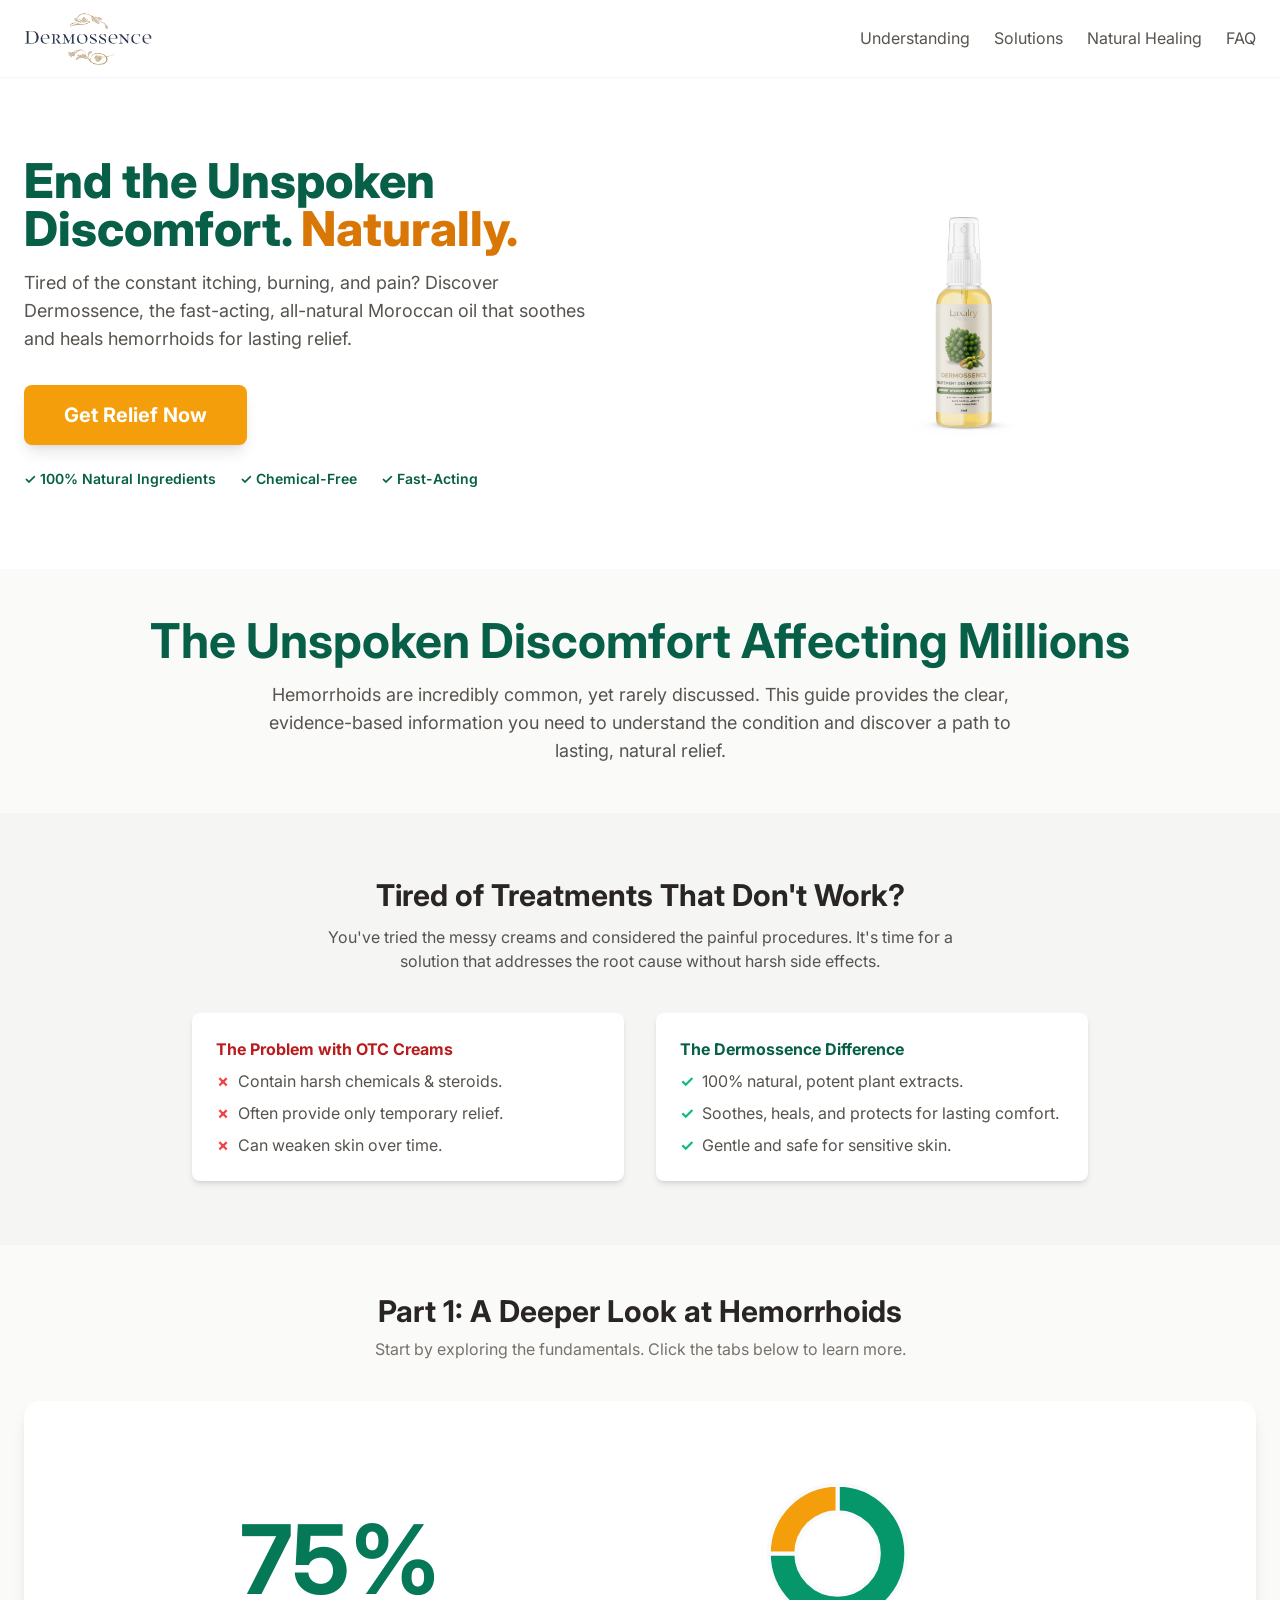
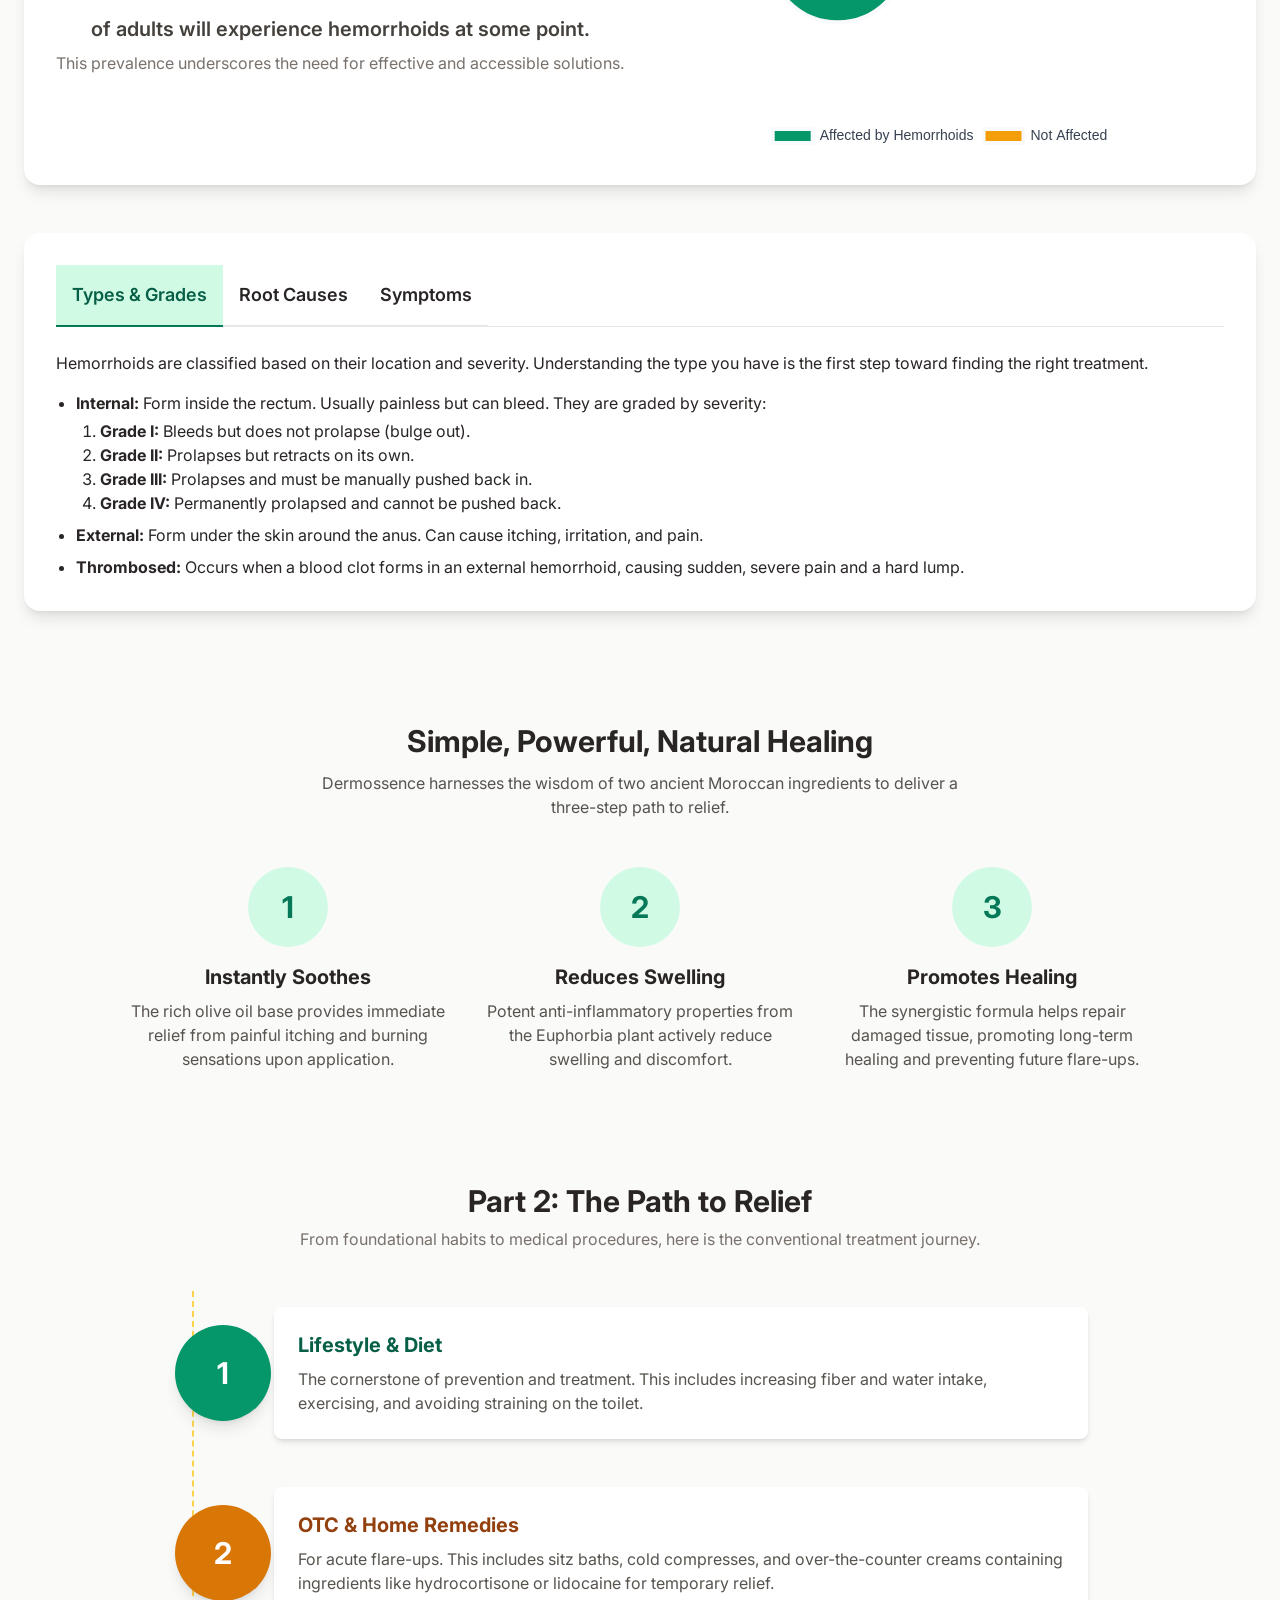
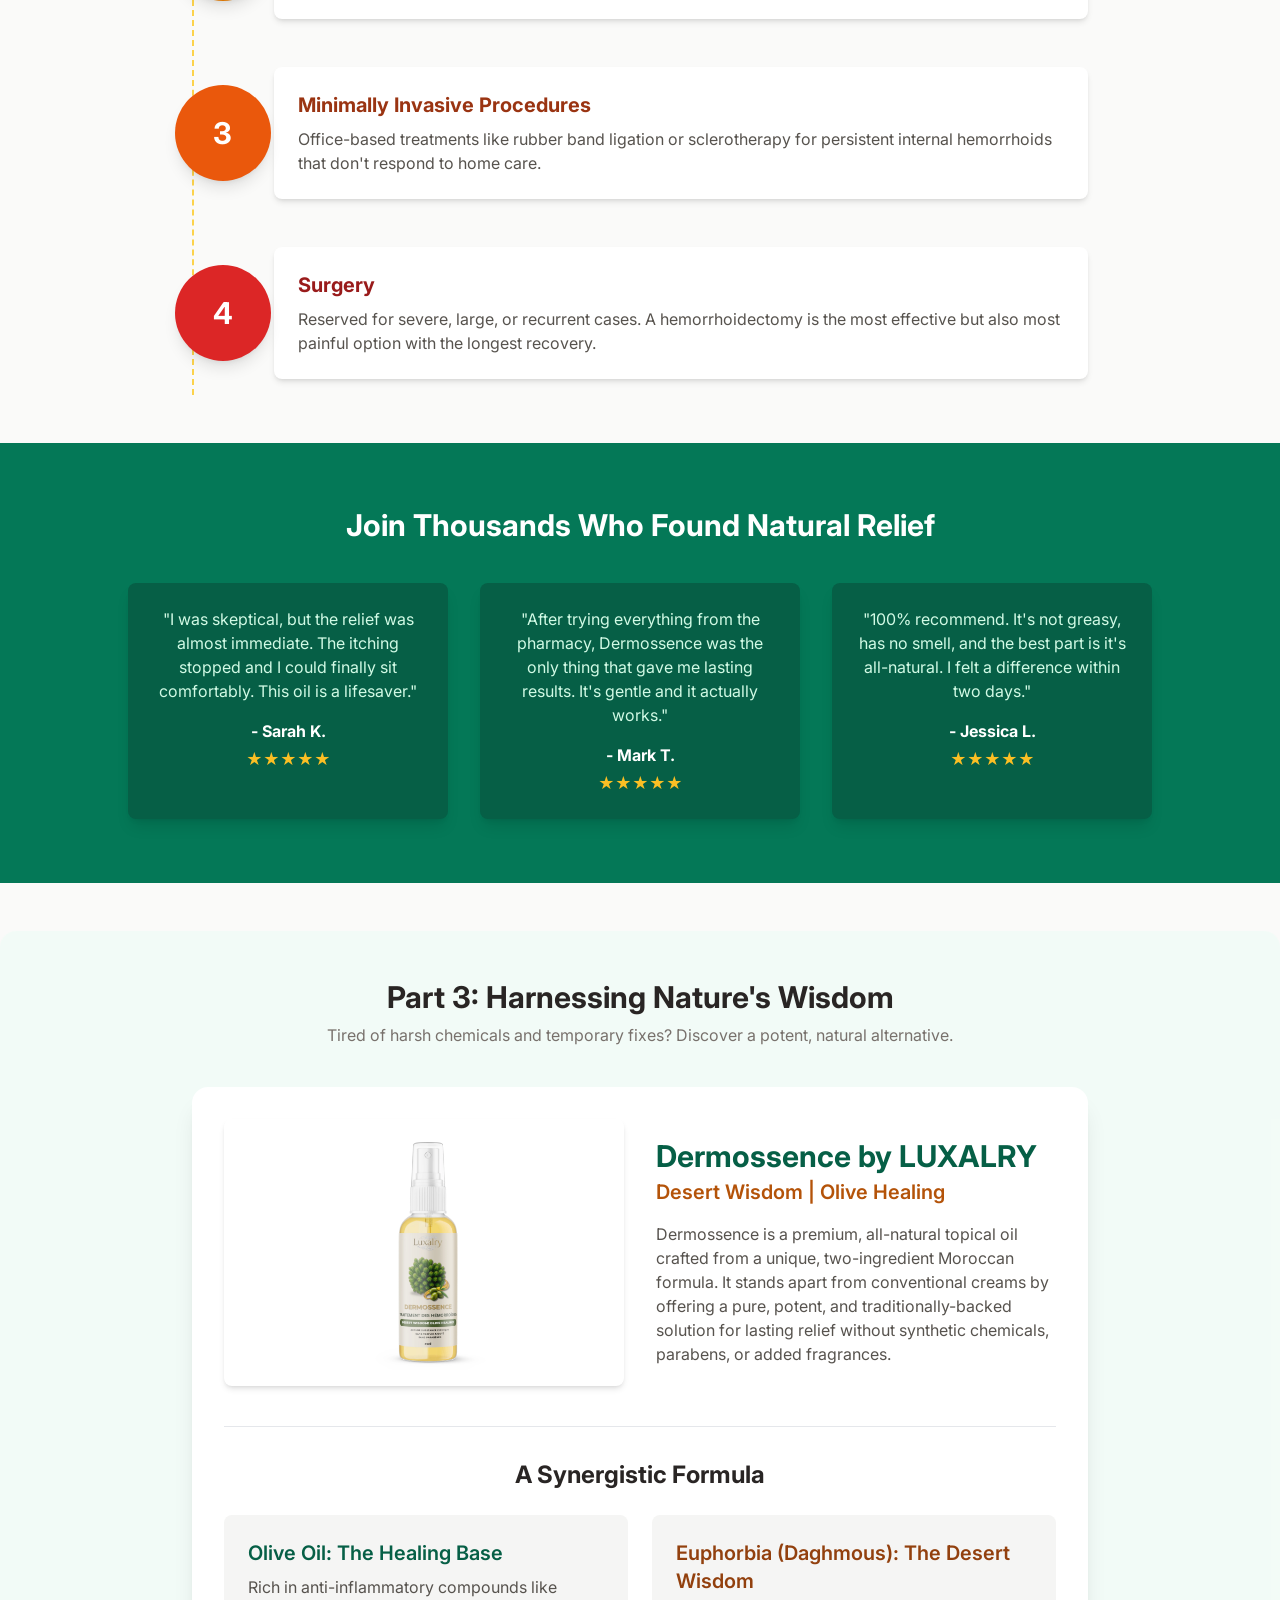
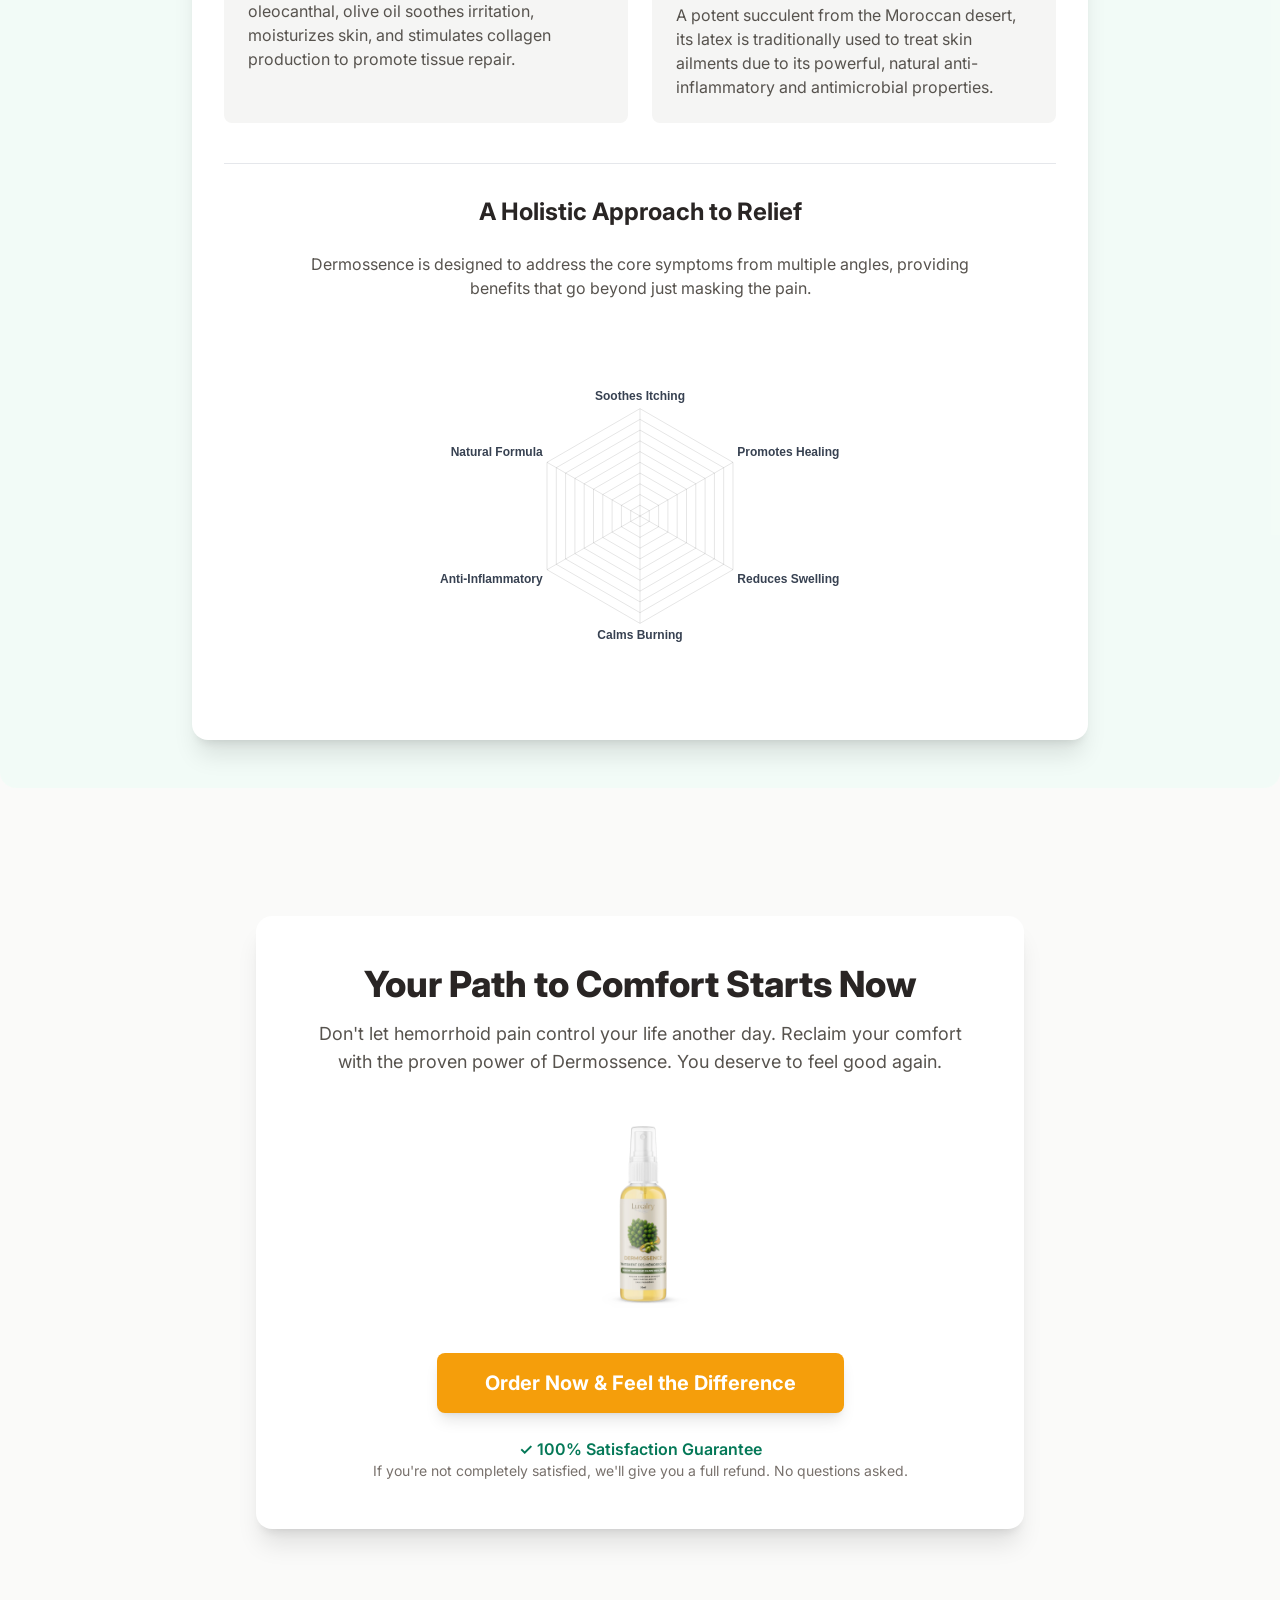
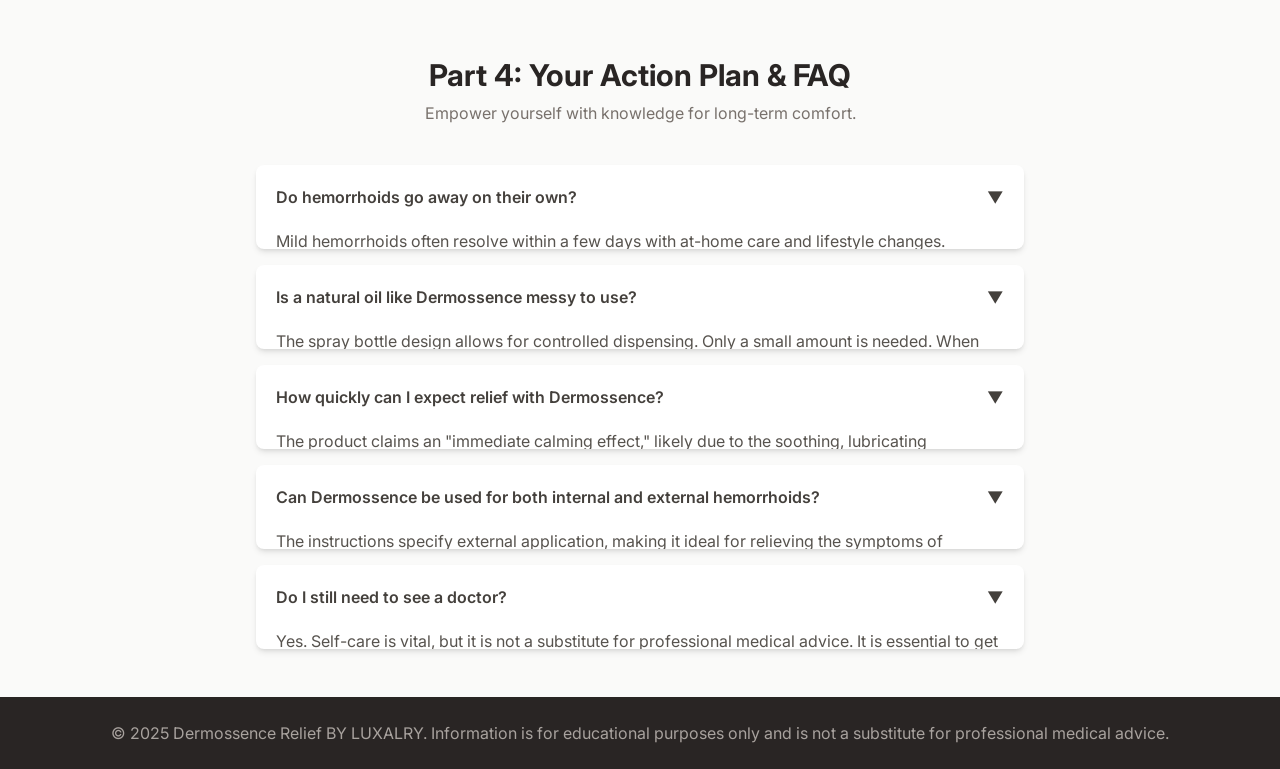
==== index.html @ 443497bd "Update index.html" ====
<!DOCTYPE html>
<html lang="en">
<head>
    <meta charset="UTF-8">
    <meta name="viewport" content="width=device-width, initial-scale=1.0">
    <meta name="description" content="Find lasting hemorrhoid relief with our complete guide. Understand symptoms, causes, and discover Dermossence, a potent, all-natural Moroccan oil for fast, soothing care.">
    <meta name="keywords" content="hemorrhoid relief, hemorrhoid treatment, natural hemorrhoid treatment, Dermossence, how to get rid of hemorrhoids, piles treatment, external hemorrhoids, internal hemorrhoids, hemorrhoid pain relief, anal itching, soothing oil for hemorrhoids, Moroccan oil, Euphorbia, Daghmous, LUXALRY, chemical-free hemorrhoid cream, hemorrhoid symptoms, stop hemorrhoid bleeding, fast hemorrhoid relief, best treatment for piles">
    <!-- Favicon Placeholder -->
    <meta name="robots" content="index">
    <meta content="index" name="robots">
    <meta content="index" name="Googlebot">
    <link rel="icon" type="image/png" href="images/Dermossence-favicon.webp">  
    <title>An Interactive Guide to Understanding & Managing Hemorrhoids</title>
    

    <!-- Local Stylesheet -->
    <link rel="stylesheet" href="style.css">

    <!-- Local JavaScript Libraries -->
    <script src="js/tailwind.js"></script>
    <script src="js/chart.js"></script>

    <link rel="preconnect" href="https://fonts.googleapis.com">
    <link rel="preconnect" href="https://fonts.gstatic.com" crossorigin>
    <link href="https://fonts.googleapis.com/css2?family=Inter:wght@400;600;700&display=swap" rel="stylesheet">
    <!-- Chosen Palette: Warm Neutrals with Olive & Terracotta Accents -->
    <!-- Application Structure Plan: The SPA is designed as a narrative journey. It starts with a broad understanding of the problem (prevalence, types, causes) using interactive tabs to reduce cognitive load. It then visually presents the 'treatment ladder' as a clear, step-by-step process. This naturally pivots to introducing a 'natural alternative,' leading into a detailed, interactive spotlight on Dermossence, exploring its unique ingredients and benefits. The structure concludes with practical tools (FAQ accordion) and a clear call to action. This user-centric flow is more engaging than the linear report structure, designed to educate and guide the user toward a solution. -->
    <!-- Visualization & Content Choices: 1. Prevalence (75%): Goal=Inform, Method=Large stat + Chart.js Donut Chart, Interaction=None, Justification=High visual impact for a key statistic. 2. Hemorrhoid Types: Goal=Organize, Method=HTML/JS Tabs, Interaction=Click to reveal content, Justification=Breaks down complex info into digestible, user-controlled chunks. 3. Treatment Ladder: Goal=Organize, Method=HTML/Tailwind vertical diagram, Interaction=None, Justification=Visually represents the escalation of treatments more effectively than a table. 4. Dermossence Benefits: Goal=Compare, Method=Chart.js Radar Chart, Interaction=Hover for tooltips, Justification=Effectively shows multiple, balanced benefits of a single product. 5. FAQ: Goal=Organize, Method=HTML/JS Accordion, Interaction=Click to expand/collapse, Justification=Provides detailed answers without cluttering the UI. All diagrams are HTML/CSS based. -->
    <!-- CONFIRMATION: NO SVG graphics used. NO Mermaid JS used. -->
    <script type="application/ld+json">
{
  "@context": "https://schema.org",
  "@graph": [
    {
      "@type": "MedicalWebPage",
      "name": "Dermossence by LUXALRY - Natural Moroccan Soothing Oil for Hemorrhoids - An Interactive Guide to Understanding & Managing Hemorrhoids",
      "image": "https://dermossence-relief.luxalry.com/images/Find-lasting-hemorrhoid-relief-with-our-complete-guide-Understand-symptoms-causes-and-discover-Dermossence-%20potent-all-natural-Moroccan-oil-for-fast-soothing-care-Dermossence-by-luxalry-how-to-get.webp",
      "description": "Find lasting hemorrhoid relief with our complete guide. Understand symptoms, causes, and discover Dermossence, a potent, all-natural Moroccan oil for fast, soothing care. Dermossence is a premium, all-natural topical oil crafted from a unique, two-ingredient Moroccan formula of Olive Oil and Euphorbia (Daghmous). It offers a pure, potent, and traditionally-backed solution for lasting hemorrhoid relief without synthetic chemicals.",
      "keywords": "hemorrhoid relief, hemorrhoid treatment, natural hemorrhoid treatment, Dermossence, how to get rid of hemorrhoids, piles treatment, external hemorrhoids, internal hemorrhoids, hemorrhoid pain relief, anal itching, soothing oil for hemorrhoids, Moroccan oil, Euphorbia, Daghmous, LUXALRY, chemical-free hemorrhoid cream, hemorrhoid symptoms, stop hemorrhoid bleeding, fast hemorrhoid relief, best treatment for piles",
      "url": "https://dermossence-relief.luxalry.com",
      "mainEntity": {
        "@type": "MedicalCondition",
        "name": "Hemorrhoids",
        "alternateName": "Piles",
        "description": "A common condition where veins in the lower rectum and anus become swollen and inflamed, leading to symptoms like pain, itching, and bleeding.",
        "cause": [
          { "@type": "Thing", "name": "Straining during bowel movements" },
          { "@type": "Thing", "name": "Chronic constipation or diarrhea" },
          { "@type": "Thing", "name": "Prolonged sitting on the toilet" },
          { "@type": "Thing", "name": "Low-fiber diet" },
          { "@type": "Thing", "name": "Pregnancy" }
        ],
        "symptom": [
          { "@type": "MedicalSymptom", "name": "Rectal bleeding" },
          { "@type": "MedicalSymptom", "name": "Anal itching and irritation" },
          { "@type": "MedicalSymptom", "name": "Pain and discomfort" },
          { "@type": "MedicalSymptom", "name": "Swelling or lump around the anus" }
        ],
        "possibleTreatment": {
          "@type": "Product",
          "name": "Dermossence by LUXALRY - Natural Moroccan Soothing Oil for Hemorrhoids",
          "image": "https://dermossence-relief.luxalry.com/images/Find-lasting-hemorrhoid-relief-with-our-complete-guide-Understand-symptoms-causes-and-discover-Dermossence-%20potent-all-natural-Moroccan-oil-for-fast-soothing-care-Dermossence-by-luxalry-how-to-get.webp",
          "description": "Dermossence is a premium, all-natural topical oil crafted from a unique, two-ingredient Moroccan formula of Olive Oil and Euphorbia (Daghmous). It offers a pure, potent, and traditionally-backed solution for lasting hemorrhoid relief without synthetic chemicals.",
          "sku": "LUX-DERM-50",
          "brand": {
            "@type": "Brand",
            "name": "LUXALRY"
          },
          "aggregateRating": {
            "@type": "AggregateRating",
            "ratingValue": "4.8",
            "reviewCount": "135"
          },
          "review": [
            {
              "@type": "Review",
              "reviewRating": {
                "@type": "Rating",
                "ratingValue": "5"
              },
              "author": {
                "@type": "Person",
                "name": "Amina"
              },
              "reviewBody": "I was skeptical, but this really works. Instant soothing effect and no side effects. 10/10."
            },
            {
              "@type": "Review",
              "reviewRating": {
                "@type": "Rating",
                "ratingValue": "4"
              },
              "author": {
                "@type": "Person",
                "name": "Khalid"
              },
              "reviewBody": "Great product and very fast delivery. Would definitely buy again."
            }
          ],
          "offers": {
            "@type": "Offer",
            "url": "https://www.etsy.com/listing/4341809941/natural‑moroccan‑soothing‑oil‑for",
            "priceCurrency": "USD",
            "price": "39.99",
            "priceValidUntil": "2025-12-31",
            "availability": "https://schema.org/InStock",
            "seller": { "@type": "Organization", "name": "LUXALRY" },
            "shippingDetails": {
              "@type": "OfferShippingDetails",
              "shippingRate": { "@type": "MonetaryAmount", "value": "0.00", "currency": "MAD" },
              "shippingDestination": { "@type": "DefinedRegion", "addressCountry": "MA" },
              "deliveryTime": {
                "@type": "ShippingDeliveryTime",
                "handlingTime": { "@type": "QuantitativeValue", "minValue": 1, "maxValue": 2, "unitCode": "d" },
                "transitTime": { "@type": "QuantitativeValue", "minValue": 2, "maxValue": 5, "unitCode": "d" }
              }
            },
            "hasMerchantReturnPolicy": {
              "@type": "MerchantReturnPolicy",
              "applicableCountry": "MA",
              "returnPolicyCategory": "https://schema.org/NoReturns",
              "merchantReturnDays": 0
            }
          }
          }
        }
      },
      "publisher": {
        "@type": "Organization",
        "name": "LUXALRY",
        "logo": {
          "@type": "ImageObject",
          "url": "https://dermossence-relief.luxalry.com/images/Dermossence-relief-logo.webp"
        }
      }
    },
    {
      "@type": "FAQPage",
      "mainEntity": [
        {
          "@type": "Question",
          "name": "Do hemorrhoids go away on their own?",
          "acceptedAnswer": {
            "@type": "Answer",
            "text": "Mild hemorrhoids often resolve within a few days with at-home care and lifestyle changes. Proactive management can speed up healing and prevent recurrence. More severe cases typically require treatment."
          }
        },
        {
          "@type": "Question",
          "name": "Is a natural oil like Dermossence messy to use?",
          "acceptedAnswer": {
            "@type": "Answer",
            "text": "The spray bottle design allows for controlled dispensing. Only a small amount is needed. When gently massaged into the skin, the oil absorbs well, leaving the skin feeling smooth, not greasy. Applying after a shower can enhance absorption."
          }
        },
        {
          "@type": "Question",
          "name": "How quickly can I expect relief with Dermossence?",
          "acceptedAnswer": {
            "@type": "Answer",
            "text": "The product claims an 'immediate calming effect,' likely due to the soothing, lubricating properties of the oil base. Deeper anti-inflammatory and healing benefits build with consistent use as directed (twice daily)."
          }
        },
        {
          "@type": "Question",
          "name": "Can Dermossence be used for both internal and external hemorrhoids?",
          "acceptedAnswer": {
            "@type": "Answer",
            "text": "The instructions specify external application, making it ideal for relieving the symptoms of external hemorrhoids and the external discomfort of prolapsed hemorrhoids. Always follow the product label."
          }
        },
        {
          "@type": "Question",
          "name": "Do I still need to see a doctor?",
          "acceptedAnswer": {
            "@type": "Answer",
            "text": "Yes. Self-care is vital, but it is not a substitute for professional medical advice. It is essential to get a formal diagnosis to rule out other serious conditions and discuss the full range of treatment options."
          }
        },
        {
          "@type": "Question",
          "name": "How do I use it?",
          "acceptedAnswer": {
            "@type": "Answer",
            "text": "Simply clean and dry the affected area. Apply a small amount of oil with a clean finger or cotton swab and gently massage. Use twice daily, in the morning and at night, for best results."
          }
        },
        {
          "@type": "Question",
          "name": "Is the packaging discreet?",
          "acceptedAnswer": {
            "@type": "Answer",
            "text": "Absolutely. We understand the need for privacy. All orders are shipped in plain, unbranded packaging."
          }
        },
        {
          "@type": "Question",
          "name": "How long does one bottle last?",
          "acceptedAnswer": {
            "@type": "Answer",
            "text": "A 50ml bottle typically lasts for several weeks of regular, twice-daily use, as only a small amount is needed per application."
          }
        }
      ]
    }
  ]
}
</script>




</head>
<body class="bg-stone-50 text-stone-800">

    <header class="bg-white shadow-sm sticky top-0 z-50">
        <nav class="container mx-auto px-6 py-3 flex justify-between items-center">
            <!-- Logo Placeholder -->
<a href="#" aria-label="Home">
    <img src="images/Dermossence-relief-logo.webp" alt="Dermossence hemorrhoid Relief treatment Logo" loading="lazy" loading="eager"  width="128" height="128" >
</a>
            <div class="hidden md:flex space-x-6">
                <a href="#understanding" class="text-stone-600 hover:text-emerald-700">Understanding</a>
                <a href="#solutions" class="text-stone-600 hover:text-emerald-700">Solutions</a>
                <a href="#dermossence" class="text-stone-600 hover:text-emerald-700">Natural Healing</a>
                <a href="#faq" class="text-stone-600 hover:text-emerald-700">FAQ</a>
            </div>
        </nav>
    </header>

    <main>

        <!-- HERO SECTION -->
    <section class="bg-white">
        <div class="container mx-auto px-6 py-12 md:py-20 grid md:grid-cols-2 gap-12 items-center">
            <div>
                <h1 class="text-4xl md:text-5xl font-extrabold text-emerald-800 leading-tight">End the Unspoken Discomfort. <span class="text-amber-600">Naturally.</span></h1>
                <p class="mt-4 text-lg text-stone-600">Tired of the constant itching, burning, and pain? Discover Dermossence, the fast-acting, all-natural Moroccan oil that soothes and heals hemorrhoids for lasting relief.</p>
                <div class="mt-8">
                    <a href="https://www.etsy.com/listing/4341809941/natural-moroccan-soothing-oil-for" target="_blank" rel="noopener noreferrer" class="inline-block bg-amber-500 text-white font-bold text-xl py-4 px-10 rounded-lg shadow-lg transform transition hover:scale-105 hover:bg-amber-600">
                        Get Relief Now
                    </a>
                </div>
                <div class="mt-6 flex space-x-6 text-sm text-emerald-800 font-semibold">
                    <span>✓ 100% Natural Ingredients</span>
                    <span>✓ Chemical-Free</span>
                    <span>✓ Fast-Acting</span>
                </div>
            </div>
            <div class="text-center">
                <img src="images/Find-lasting-hemorrhoid-relief-with-our-complete-guide-Understand-symptoms-causes-and-discover-Dermossence-%20potent-all-natural-Moroccan-oil-for-fast-soothing-care-Dermossence-by-luxalry-how-to-get.webp" alt="Bottle of Dermossence Soothing Oil for fast hemorrhoid relief" class="max-w-xs mx-auto md:max-w-sm" loading="eager">
            </div>
        </div>
    </section>

        <section id="hero" class="text-center py-12">
            <h2 class="text-4xl md:text-5xl font-bold text-emerald-800 mb-4">The Unspoken Discomfort Affecting Millions</h2>
            <p class="text-lg text-stone-600 max-w-3xl mx-auto">Hemorrhoids are incredibly common, yet rarely discussed. This guide provides the clear, evidence-based information you need to understand the condition and discover a path to lasting, natural relief.</p>
        </section>

        <!-- PROBLEM / AGITATE SECTION -->
    <section class="py-16 bg-stone-100">
        <div class="container mx-auto px-6 text-center">
            <h2 class="text-3xl font-bold text-stone-800">Tired of Treatments That Don't Work?</h2>
            <p class="mt-3 text-stone-600 max-w-2xl mx-auto">You've tried the messy creams and considered the painful procedures. It's time for a solution that addresses the root cause without harsh side effects.</p>
            <div class="mt-10 grid md:grid-cols-2 gap-8 max-w-4xl mx-auto">
                <div class="bg-white p-6 rounded-lg shadow-md text-left">
                    <h3 class="font-bold text-red-700">The Problem with OTC Creams</h3>
                    <ul class="mt-2 text-stone-600 space-y-2">
                        <li class="flex items-start"><span class="text-red-500 mr-2 font-bold">✗</span> Contain harsh chemicals & steroids.</li>
                        <li class="flex items-start"><span class="text-red-500 mr-2 font-bold">✗</span> Often provide only temporary relief.</li>
                        <li class="flex items-start"><span class="text-red-500 mr-2 font-bold">✗</span> Can weaken skin over time.</li>
                    </ul>
                </div>
                <div class="bg-white p-6 rounded-lg shadow-md text-left">
                    <h3 class="font-bold text-emerald-800">The Dermossence Difference</h3>
                    <ul class="mt-2 text-stone-600 space-y-2">
                        <li class="flex items-start"><span class="text-emerald-500 mr-2 font-bold">✓</span> 100% natural, potent plant extracts.</li>
                        <li class="flex items-start"><span class="text-emerald-500 mr-2 font-bold">✓</span> Soothes, heals, and protects for lasting comfort.</li>
                        <li class="flex items-start"><span class="text-emerald-500 mr-2 font-bold">✓</span> Gentle and safe for sensitive skin.</li>
                    </ul>
                </div>
            </div>
        </div>
    </section>

        <section id="understanding" class="py-12 px-6">
            <div class="text-center mb-10">
                <h3 class="text-3xl font-bold text-stone-800">Part 1: A Deeper Look at Hemorrhoids</h3>
                <p class="text-md text-stone-500 mt-2">Start by exploring the fundamentals. Click the tabs below to learn more.</p>
            </div>

            <div class="grid grid-cols-1 md:grid-cols-2 gap-8 items-center bg-white p-8 rounded-2xl shadow-lg">
                <div class="text-center">
                    <p class="text-8xl font-bold text-emerald-700">75%</p>
                    <p class="text-xl font-semibold text-stone-700 mt-2">of adults will experience hemorrhoids at some point.</p>
                    <p class="text-stone-500 mt-2">This prevalence underscores the need for effective and accessible solutions.</p>
                </div>
                <div class="chart-container h-64 md:h-80">
                    <canvas id="prevalenceChart"></canvas>
                </div>
            </div>

            <div class="mt-12 bg-white p-6 md:p-8 rounded-2xl shadow-lg">
                <div class="mb-6 border-b border-stone-200">
                    <div class="flex flex-wrap -mb-px" id="tabs-container">
                        <button class="tab-button active text-lg font-semibold p-4 border-b-2" data-target="tab-types">Types & Grades</button>
                        <button class="tab-button text-lg font-semibold p-4 border-b-2" data-target="tab-causes">Root Causes</button>
                        <button class="tab-button text-lg font-semibold p-4 border-b-2" data-target="tab-symptoms">Symptoms</button>
                    </div>
                </div>
                <div id="tabs-content-container" class="prose max-w-none">
                    <div id="tab-types" class="tab-content">
                        <p>Hemorrhoids are classified based on their location and severity. Understanding the type you have is the first step toward finding the right treatment.</p>
                        <ul class="list-disc pl-5 space-y-2 mt-4">
                            <li><strong>Internal:</strong> Form inside the rectum. Usually painless but can bleed. They are graded by severity:
                                <ul class="list-decimal pl-6 mt-1">
                                    <li><strong>Grade I:</strong> Bleeds but does not prolapse (bulge out).</li>
                                    <li><strong>Grade II:</strong> Prolapses but retracts on its own.</li>
                                    <li><strong>Grade III:</strong> Prolapses and must be manually pushed back in.</li>
                                    <li><strong>Grade IV:</strong> Permanently prolapsed and cannot be pushed back.</li>
                                </ul>
                            </li>
                            <li><strong>External:</strong> Form under the skin around the anus. Can cause itching, irritation, and pain.</li>
                            <li><strong>Thrombosed:</strong> Occurs when a blood clot forms in an external hemorrhoid, causing sudden, severe pain and a hard lump.</li>
                        </ul>
                    </div>
                    <div id="tab-causes" class="tab-content hidden">
                        <p>Symptomatic hemorrhoids are caused by factors that increase pressure on the veins in the lower rectum. The most common contributors include:</p>
                        <ul class="list-disc pl-5 space-y-2 mt-4">
                            <li><strong>Straining</strong> during bowel movements due to constipation.</li>
                            <li><strong>Prolonged sitting</strong> on the toilet, which allows blood to pool.</li>
                            <li><strong>Low-fiber diet</strong> and poor hydration leading to hard stools.</li>
                            <li><strong>Obesity</strong>, which increases abdominal pressure.</li>
                            <li><strong>Pregnancy</strong>, due to fetal pressure and hormonal changes.</li>
                            <li><strong>Heavy lifting</strong> and a sedentary lifestyle.</li>
                        </ul>
                    </div>
                    <div id="tab-symptoms" class="tab-content hidden">
                        <p>While symptoms vary, several hallmark signs indicate the presence of hemorrhoids. It is crucial to get a proper diagnosis as these can overlap with other conditions.</p>
                         <ul class="list-disc pl-5 space-y-2 mt-4">
                            <li><strong>Painless Bleeding:</strong> Bright red blood on toilet paper or in the toilet bowl is the most common sign of internal hemorrhoids.</li>
                            <li><strong>Itching & Irritation:</strong> A very common and distressing symptom, especially with external hemorrhoids.</li>
                            <li><strong>Pain & Discomfort:</strong> Typically associated with external or thrombosed hemorrhoids, often worse when sitting.</li>
                            <li><strong>Swelling or Lump:</strong> A palpable lump around the anus is a key sign of an external or prolapsed hemorrhoid.</li>
                        </ul>
                    </div>
                </div>
            </div>
        </section>

        <!-- HOW IT WORKS SECTION -->
    <section class="py-16">
        <div class="container mx-auto px-6 text-center">
            <h2 class="text-3xl font-bold text-stone-800">Simple, Powerful, Natural Healing</h2>
            <p class="mt-3 text-stone-600 max-w-2xl mx-auto">Dermossence harnesses the wisdom of two ancient Moroccan ingredients to deliver a three-step path to relief.</p>
            <div class="mt-12 grid md:grid-cols-3 gap-8 max-w-5xl mx-auto">
                <div class="text-center">
                    <div class="w-20 h-20 bg-emerald-100 rounded-full flex items-center justify-center text-3xl font-bold text-emerald-700 mx-auto">1</div>
                    <h3 class="mt-4 text-xl font-bold">Instantly Soothes</h3>
                    <p class="mt-2 text-stone-600">The rich olive oil base provides immediate relief from painful itching and burning sensations upon application.</p>
                </div>
                <div class="text-center">
                    <div class="w-20 h-20 bg-emerald-100 rounded-full flex items-center justify-center text-3xl font-bold text-emerald-700 mx-auto">2</div>
                    <h3 class="mt-4 text-xl font-bold">Reduces Swelling</h3>
                    <p class="mt-2 text-stone-600">Potent anti-inflammatory properties from the Euphorbia plant actively reduce swelling and discomfort.</p>
                </div>
                <div class="text-center">
                    <div class="w-20 h-20 bg-emerald-100 rounded-full flex items-center justify-center text-3xl font-bold text-emerald-700 mx-auto">3</div>
                    <h3 class="mt-4 text-xl font-bold">Promotes Healing</h3>
                    <p class="mt-2 text-stone-600">The synergistic formula helps repair damaged tissue, promoting long-term healing and preventing future flare-ups.</p>
                </div>
            </div>
        </div>
    </section>

        <section id="solutions" class="py-12 px-6">
            <div class="text-center mb-10">
                <h3 class="text-3xl font-bold text-stone-800">Part 2: The Path to Relief</h3>
                <p class="text-md text-stone-500 mt-2">From foundational habits to medical procedures, here is the conventional treatment journey.</p>
            </div>
            <div class="max-w-4xl mx-auto">
                <div class="relative pl-8 py-4 border-l-2 border-dashed border-amber-300 space-y-12">
                     <!-- Step 1 -->
                    <div class="relative">
                        <div class="absolute -left-[3.2rem] top-1/2 -translate-y-1/2 w-24 h-24 bg-emerald-600 rounded-full flex items-center justify-center text-white font-bold text-3xl shadow-lg">1</div>
                        <div class="ml-12 p-6 bg-white rounded-lg shadow-md">
                            <h4 class="text-xl font-bold text-emerald-800">Lifestyle & Diet</h4>
                            <p class="text-stone-600 mt-2">The cornerstone of prevention and treatment. This includes increasing fiber and water intake, exercising, and avoiding straining on the toilet.</p>
                        </div>
                    </div>
                     <!-- Step 2 -->
                    <div class="relative">
                        <div class="absolute -left-[3.2rem] top-1/2 -translate-y-1/2 w-24 h-24 bg-amber-600 rounded-full flex items-center justify-center text-white font-bold text-3xl shadow-lg">2</div>
                        <div class="ml-12 p-6 bg-white rounded-lg shadow-md">
                            <h4 class="text-xl font-bold text-amber-800">OTC & Home Remedies</h4>
                            <p class="text-stone-600 mt-2">For acute flare-ups. This includes sitz baths, cold compresses, and over-the-counter creams containing ingredients like hydrocortisone or lidocaine for temporary relief.</p>
                        </div>
                    </div>
                     <!-- Step 3 -->
                    <div class="relative">
                        <div class="absolute -left-[3.2rem] top-1/2 -translate-y-1/2 w-24 h-24 bg-orange-600 rounded-full flex items-center justify-center text-white font-bold text-3xl shadow-lg">3</div>
                        <div class="ml-12 p-6 bg-white rounded-lg shadow-md">
                            <h4 class="text-xl font-bold text-orange-800">Minimally Invasive Procedures</h4>
                            <p class="text-stone-600 mt-2">Office-based treatments like rubber band ligation or sclerotherapy for persistent internal hemorrhoids that don't respond to home care.</p>
                        </div>
                    </div>
                     <!-- Step 4 -->
                    <div class="relative">
                        <div class="absolute -left-[3.2rem] top-1/2 -translate-y-1/2 w-24 h-24 bg-red-600 rounded-full flex items-center justify-center text-white font-bold text-3xl shadow-lg">4</div>
                        <div class="ml-12 p-6 bg-white rounded-lg shadow-md">
                            <h4 class="text-xl font-bold text-red-800">Surgery</h4>
                            <p class="text-stone-600 mt-2">Reserved for severe, large, or recurrent cases. A hemorrhoidectomy is the most effective but also most painful option with the longest recovery.</p>
                        </div>
                    </div>
                </div>
            </div>
        </section>

        <!-- SOCIAL PROOF / TESTIMONIALS -->
    <section class="py-16 bg-emerald-700 text-white">
        <div class="container mx-auto px-6 text-center">
            <h2 class="text-3xl font-bold">Join Thousands Who Found Natural Relief</h2>
            <div class="mt-10 grid md:grid-cols-3 gap-8 max-w-5xl mx-auto">
                <div class="bg-emerald-800 p-6 rounded-lg shadow-lg">
                    <p class="text-emerald-100">"I was skeptical, but the relief was almost immediate. The itching stopped and I could finally sit comfortably. This oil is a lifesaver."</p>
                    <p class="mt-4 font-bold">- Sarah K.</p>
                    <p class="text-amber-400 mt-1">★★★★★</p>
                </div>
                <div class="bg-emerald-800 p-6 rounded-lg shadow-lg">
                    <p class="text-emerald-100">"After trying everything from the pharmacy, Dermossence was the only thing that gave me lasting results. It's gentle and it actually works."</p>
                    <p class="mt-4 font-bold">- Mark T.</p>
                    <p class="text-amber-400 mt-1">★★★★★</p>
                </div>
                <div class="bg-emerald-800 p-6 rounded-lg shadow-lg">
                    <p class="text-emerald-100">"100% recommend. It's not greasy, has no smell, and the best part is it's all-natural. I felt a difference within two days."</p>
                    <p class="mt-4 font-bold">- Jessica L.</p>
                    <p class="text-amber-400 mt-1">★★★★★</p>
                </div>
            </div>
        </div>
    </section>

        <section id="dermossence" class="py-12 bg-emerald-50/50 rounded-2xl my-12 px-6">
             <div class="text-center mb-10">
                <h3 class="text-3xl font-bold text-stone-800">Part 3: Harnessing Nature's Wisdom</h3>
                <p class="text-md text-stone-500 mt-2">Tired of harsh chemicals and temporary fixes? Discover a potent, natural alternative.</p>
            </div>

            <div class="bg-white p-8 rounded-2xl shadow-xl max-w-4xl mx-auto">
                <div class="grid grid-cols-1 md:grid-cols-2 gap-8 items-center">
                    <div class="text-center">
                        <img loading="lazy" src="images/Find-lasting-hemorrhoid-relief-with-our-complete-guide-Understand-symptoms-causes-and-discover-Dermossence-%20potent-all-natural-Moroccan-oil-for-fast-soothing-care-Dermossence-by-luxalry-how-to-get.webp" alt="Bottle of Dermossence Soothing Oil for fast hemorrhoid relief, Dermossence natural Moroccan oil product bottle, how to get rid of hemorrhoids, soothing oil for hemorrhoids, Moroccan oil, Euphorbia, Daghmous, LUXALRY, chemical-free hemorrhoid cream, hemorrhoid symptoms, stop hemorrhoid bleeding, fast hemorrhoid relief, best treatment for piles" class="max-h-80 mx-auto rounded-lg shadow-md" onerror="this.onerror=null;this.src='https://placehold.co/400x600/10b981/FFFFFF?text=Dermossence';">
                    </div>
                    <div>
                        <h4 class="text-3xl font-bold text-emerald-800">Dermossence by LUXALRY</h4>
                        <p class="text-xl font-semibold text-amber-700 mt-1">Desert Wisdom | Olive Healing</p>
                        <p class="text-stone-600 mt-4">Dermossence is a premium, all-natural topical oil crafted from a unique, two-ingredient Moroccan formula. It stands apart from conventional creams by offering a pure, potent, and traditionally-backed solution for lasting relief without synthetic chemicals, parabens, or added fragrances.</p>
                    </div>
                </div>

                <div class="mt-10 pt-8 border-t">
                    <h5 class="text-2xl font-bold text-center text-stone-800 mb-6">A Synergistic Formula</h5>
                    <div class="grid grid-cols-1 md:grid-cols-2 gap-6">
                        <div class="p-6 bg-stone-100 rounded-lg">
                            <h6 class="text-xl font-semibold text-emerald-800">Olive Oil: The Healing Base</h6>
                            <p class="text-stone-600 mt-2">Rich in anti-inflammatory compounds like oleocanthal, olive oil soothes irritation, moisturizes skin, and stimulates collagen production to promote tissue repair.</p>
                        </div>
                        <div class="p-6 bg-stone-100 rounded-lg">
                            <h6 class="text-xl font-semibold text-amber-800">Euphorbia (Daghmous): The Desert Wisdom</h6>
                            <p class="text-stone-600 mt-2">A potent succulent from the Moroccan desert, its latex is traditionally used to treat skin ailments due to its powerful, natural anti-inflammatory and antimicrobial properties.</p>
                        </div>
                    </div>
                </div>

                <div class="mt-10 pt-8 border-t 6">
                     <h5 class="text-2xl font-bold text-center text-stone-800 mb-6">A Holistic Approach to Relief</h5>
                     <p class="text-center text-stone-600 mb-6 max-w-2xl mx-auto">Dermossence is designed to address the core symptoms from multiple angles, providing benefits that go beyond just masking the pain.</p>
                     <div class="chart-container h-80 md:h-96">
                        <canvas id="benefitsChart"></canvas>
                     </div>
                </div>
            </div>
        </section>

        

        <!-- FINAL CTA / OFFER SECTION -->
    <section class="py-20">
        <div class="container mx-auto px-6">
            <div class="bg-white rounded-2xl shadow-xl p-8 md:p-12 text-center max-w-3xl mx-auto">
                <h2 class="text-3xl md:text-4xl font-extrabold text-stone-800">Your Path to Comfort Starts Now</h2>
                <p class="mt-4 text-lg text-stone-600">Don't let hemorrhoid pain control your life another day. Reclaim your comfort with the proven power of Dermossence. You deserve to feel good again.</p>
                <div class="my-8">
                    <img loading="lazy" src="images/Find-lasting-hemorrhoid-relief-with-our-complete-guide-Understand-symptoms-causes-and-discover-Dermossence-%20potent-all-natural-Moroccan-oil-for-fast-soothing-care-Dermossence-by-luxalry-how-to-get.webp" alt="Dermossence natural Moroccan oil product bottle" class="max-w-xs mx-auto">
                </div>
                <div class="mt-6">
                    <a href="https://www.etsy.com/listing/4341809941/natural-moroccan-soothing-oil-for" target="_blank" rel="noopener noreferrer" class="inline-block bg-amber-500 text-white font-bold text-xl py-4 px-12 rounded-lg shadow-lg transform transition hover:scale-105 hover:bg-amber-600">
                        Order Now & Feel the Difference
                    </a>
                </div>
                <div class="mt-6">
                    <p class="font-semibold text-emerald-700">✓ 100% Satisfaction Guarantee</p>
                    <p class="text-sm text-stone-500">If you're not completely satisfied, we'll give you a full refund. No questions asked.</p>
                </div>
            </div>
        </div>
    </section>

        <section id="faq" class="py-12 px-6">
            <div class="text-center mb-10">
                <h3 class="text-3xl font-bold text-stone-800">Part 4: Your Action Plan & FAQ</h3>
                <p class="text-md text-stone-500 mt-2">Empower yourself with knowledge for long-term comfort.</p>
            </div>
            <div class="max-w-3xl mx-auto space-y-4" id="accordion-container">
                <!-- FAQ items will be injected here by JS -->
            </div>
        </section>

    </main>

    <footer class="bg-stone-800 text-white py-6">
        <div class="container mx-auto text-center text-stone-400">
            <p>&copy; 2025 Dermossence Relief BY LUXALRY. Information is for educational purposes only and is not a substitute for professional medical advice.</p>
        </div>
    </footer>



    <script src="js/script.js"></script>
    
</body>
</html>
---- style.css ----
/* Your Custom Styles */
        body {
            font-family: 'Inter', sans-serif;
        }
        .chart-container {
            position: relative;
            width: 100%;
            max-width: 400px;
            margin-left: auto;
            margin-right: auto;
            height: 300px;
            max-height: 24rem; /* This is the corrected line */
        }
        .accordion-content {
            max-height: 0;
            overflow: hidden;
            transition: transform 0.3s ease-in-out;
        }

        .tab-button.active {
            border-color: #047857;
            background-color: #d1fae5;
            color: #065f46;
        }
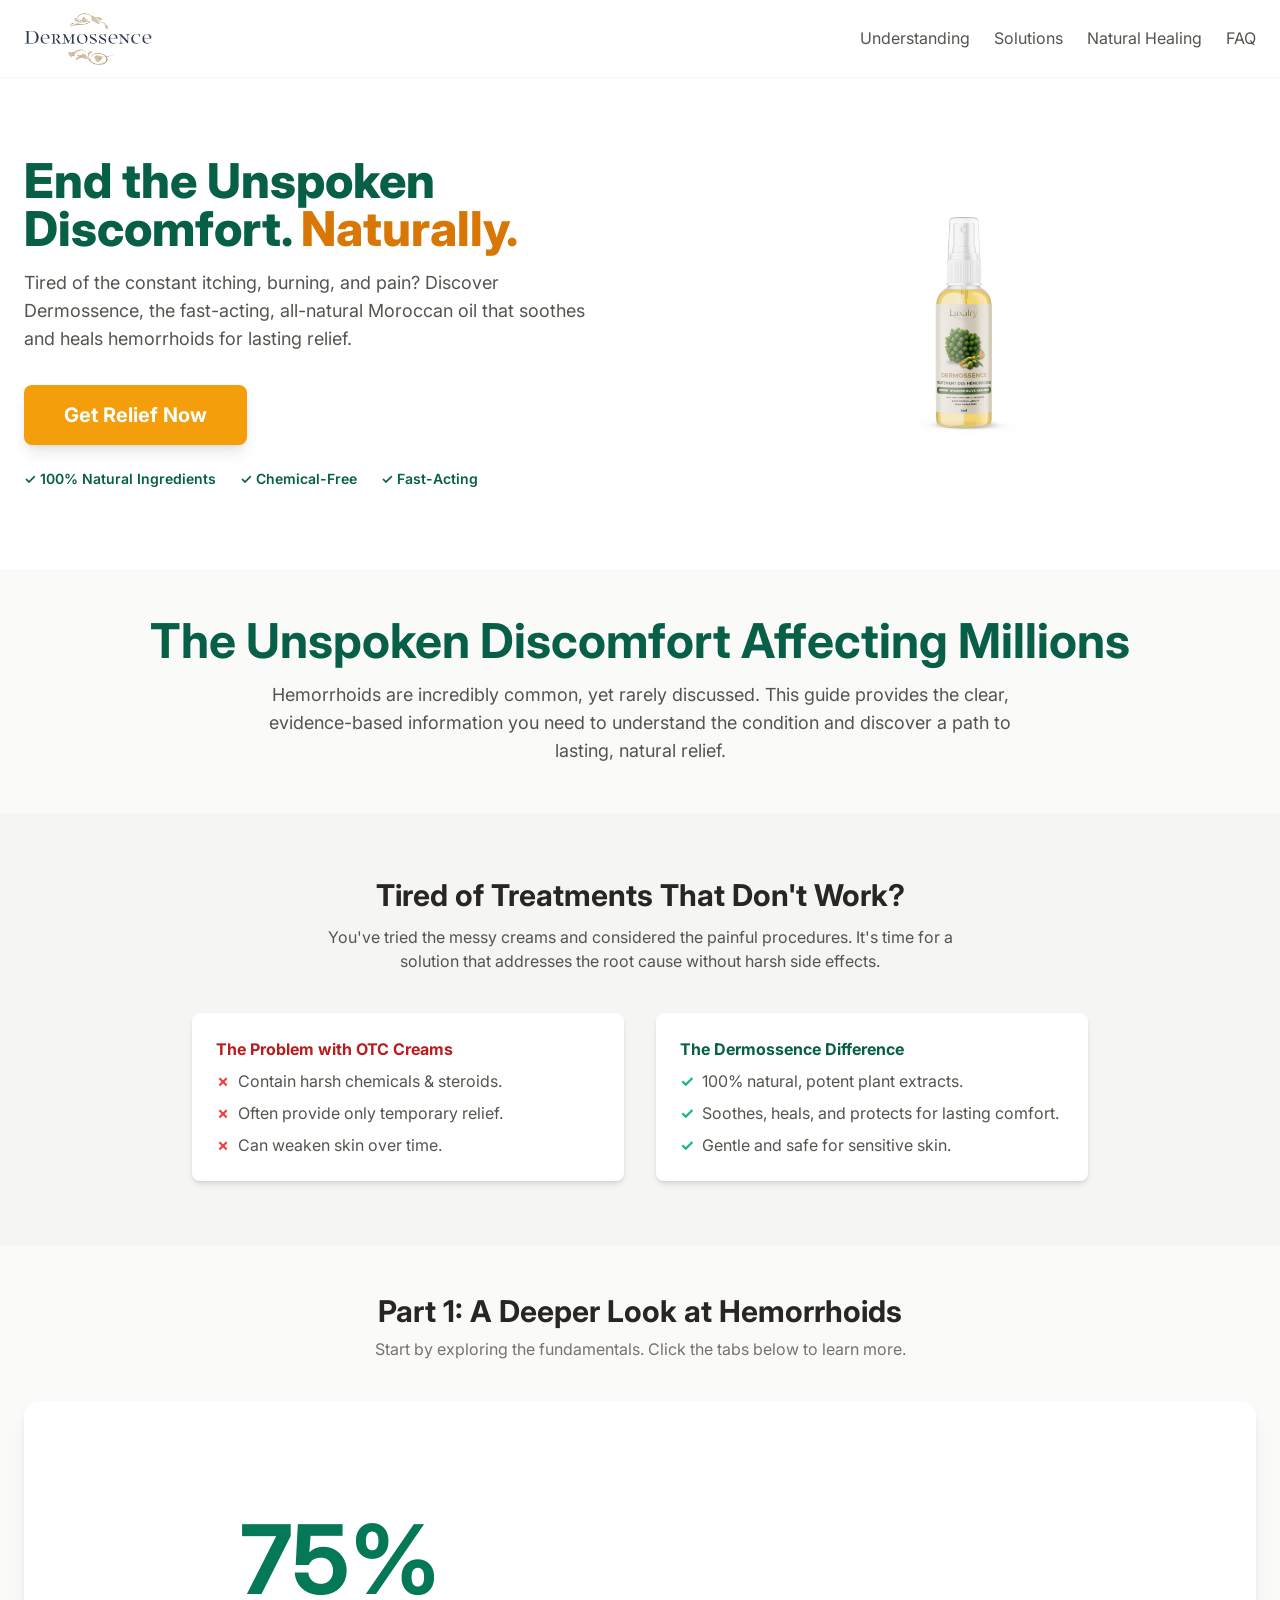
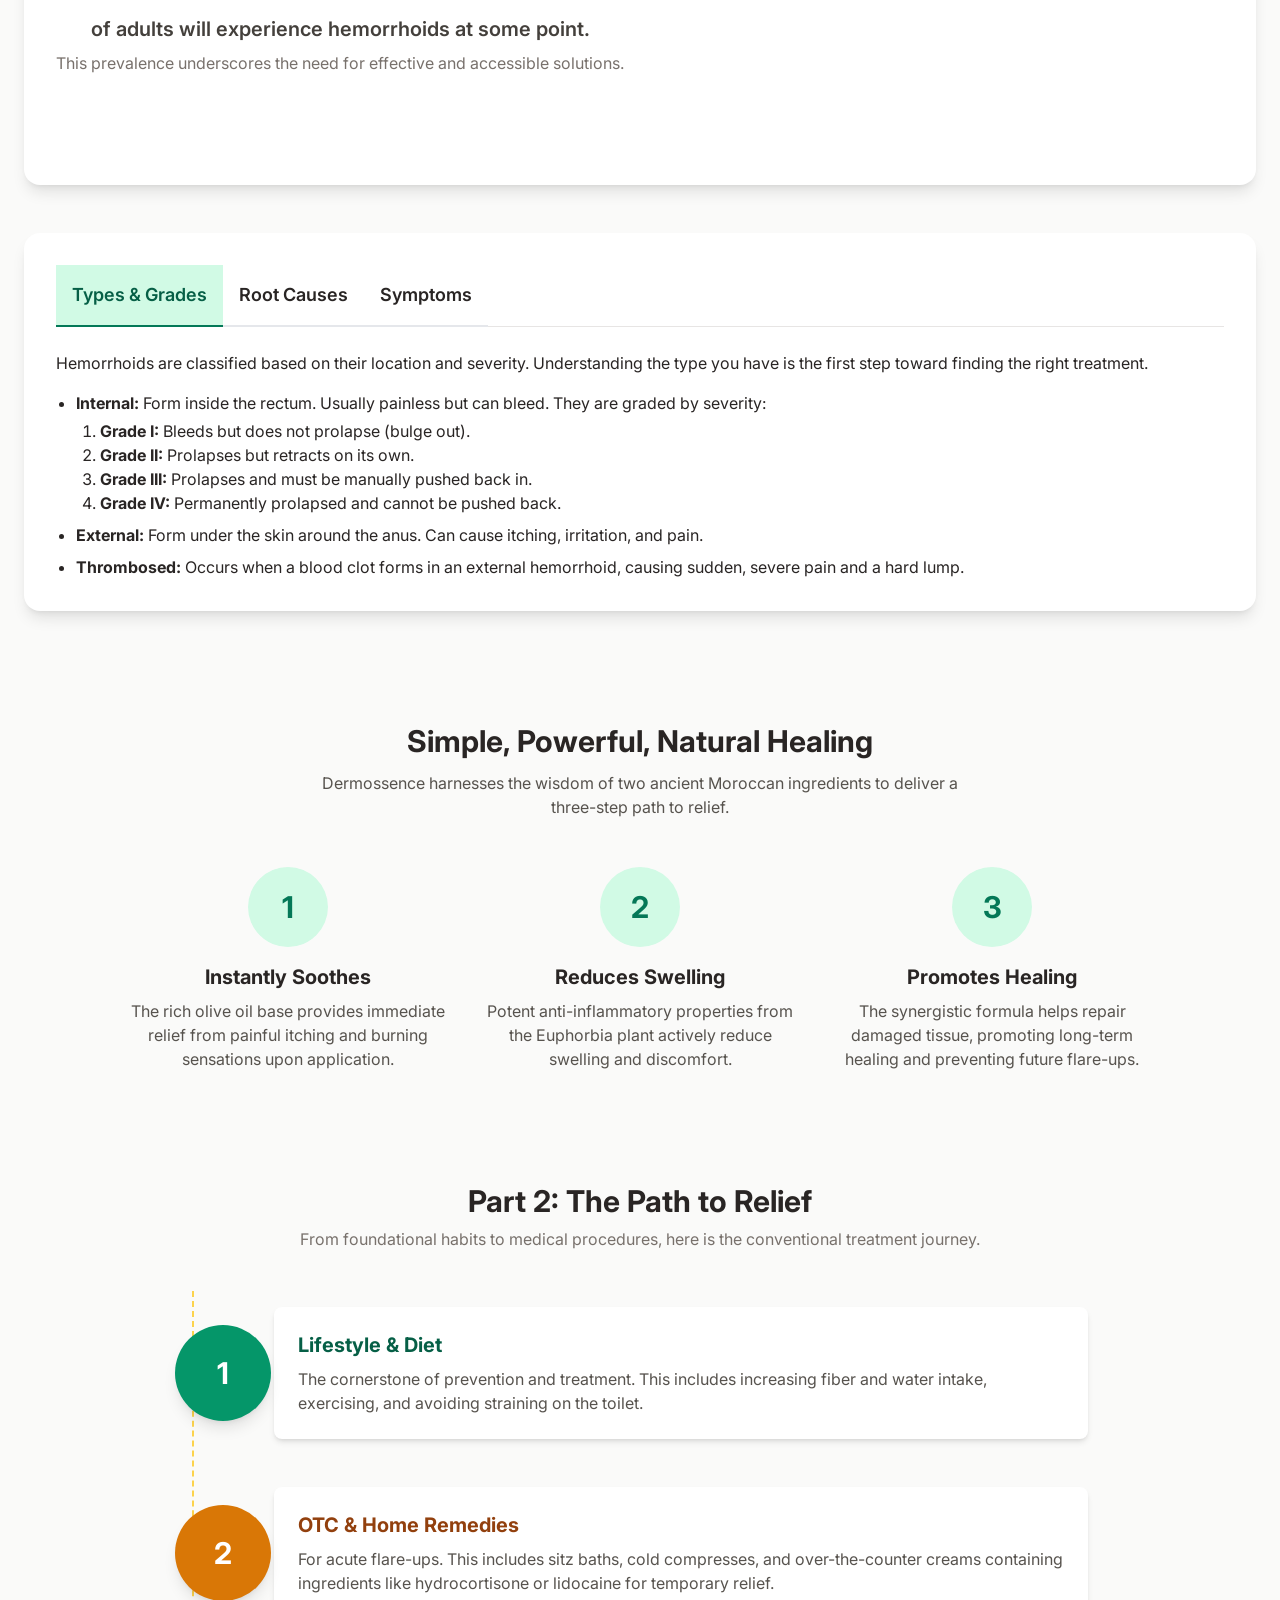
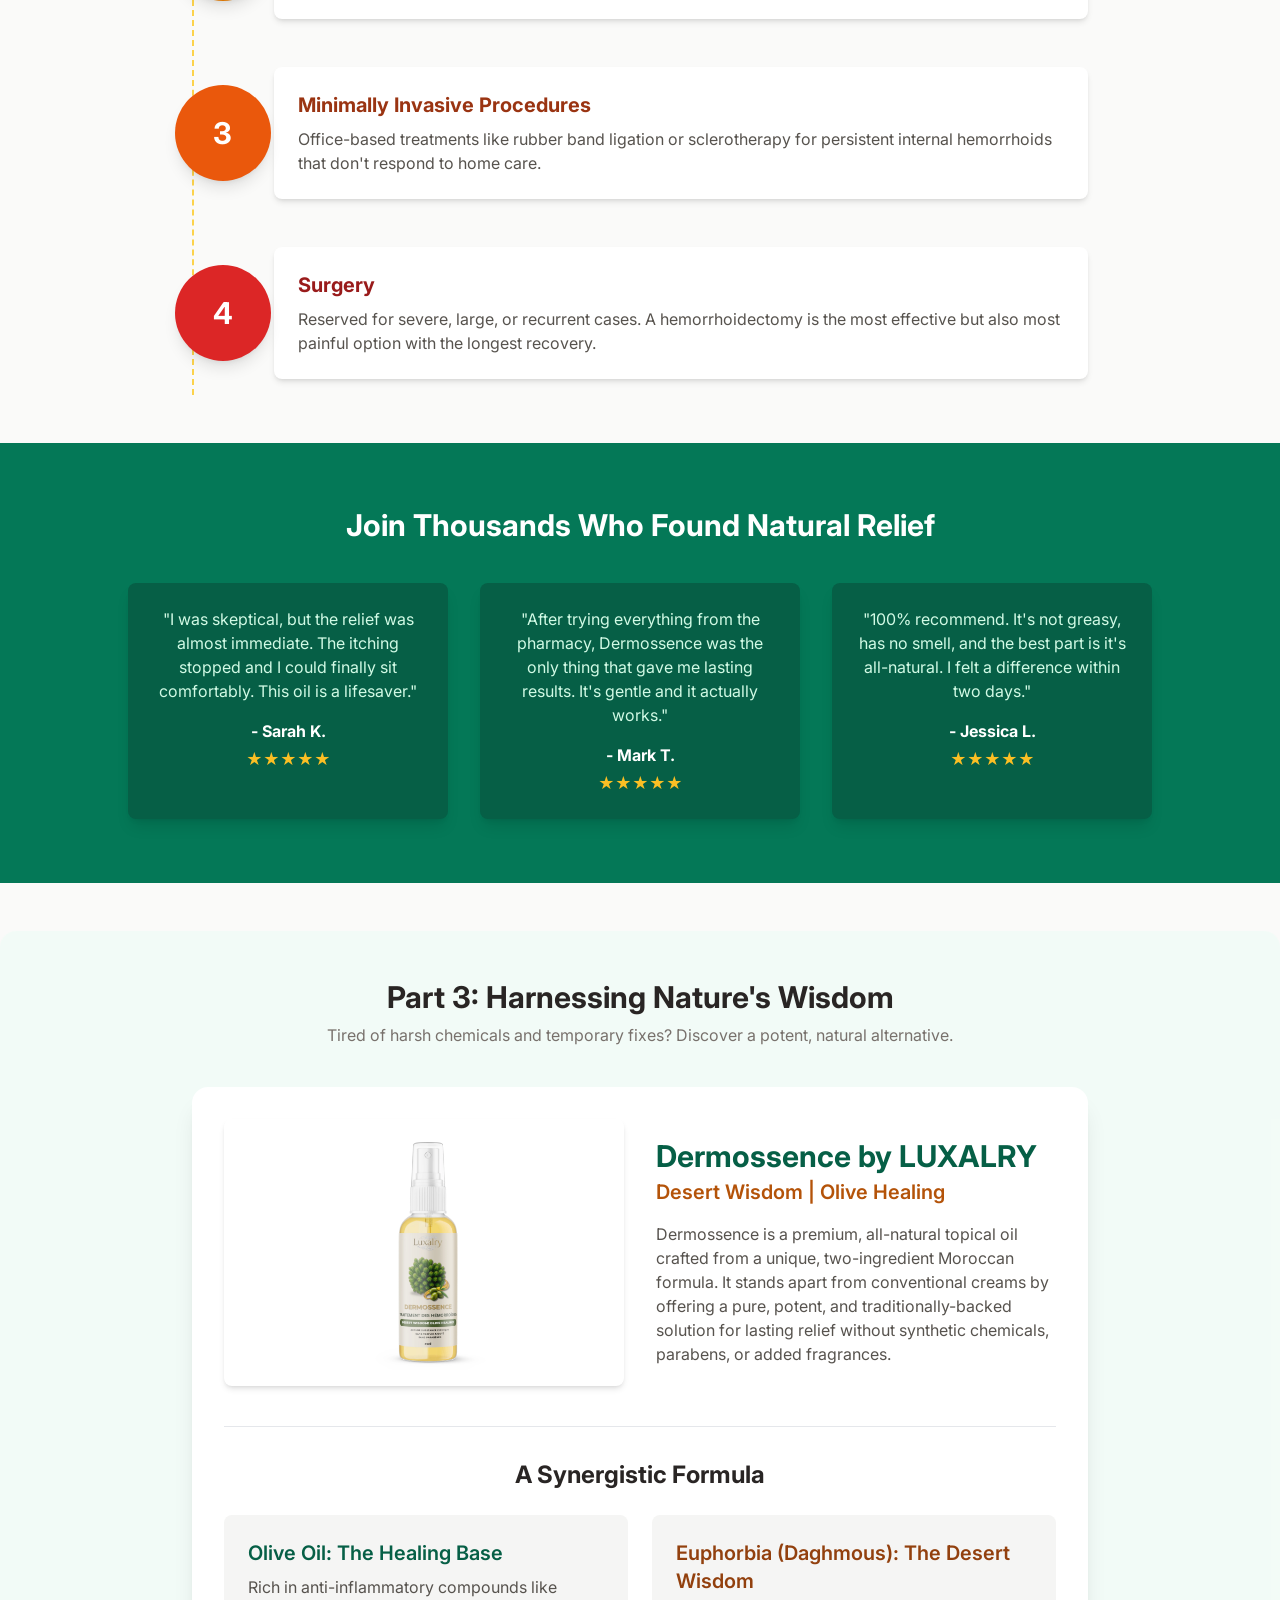
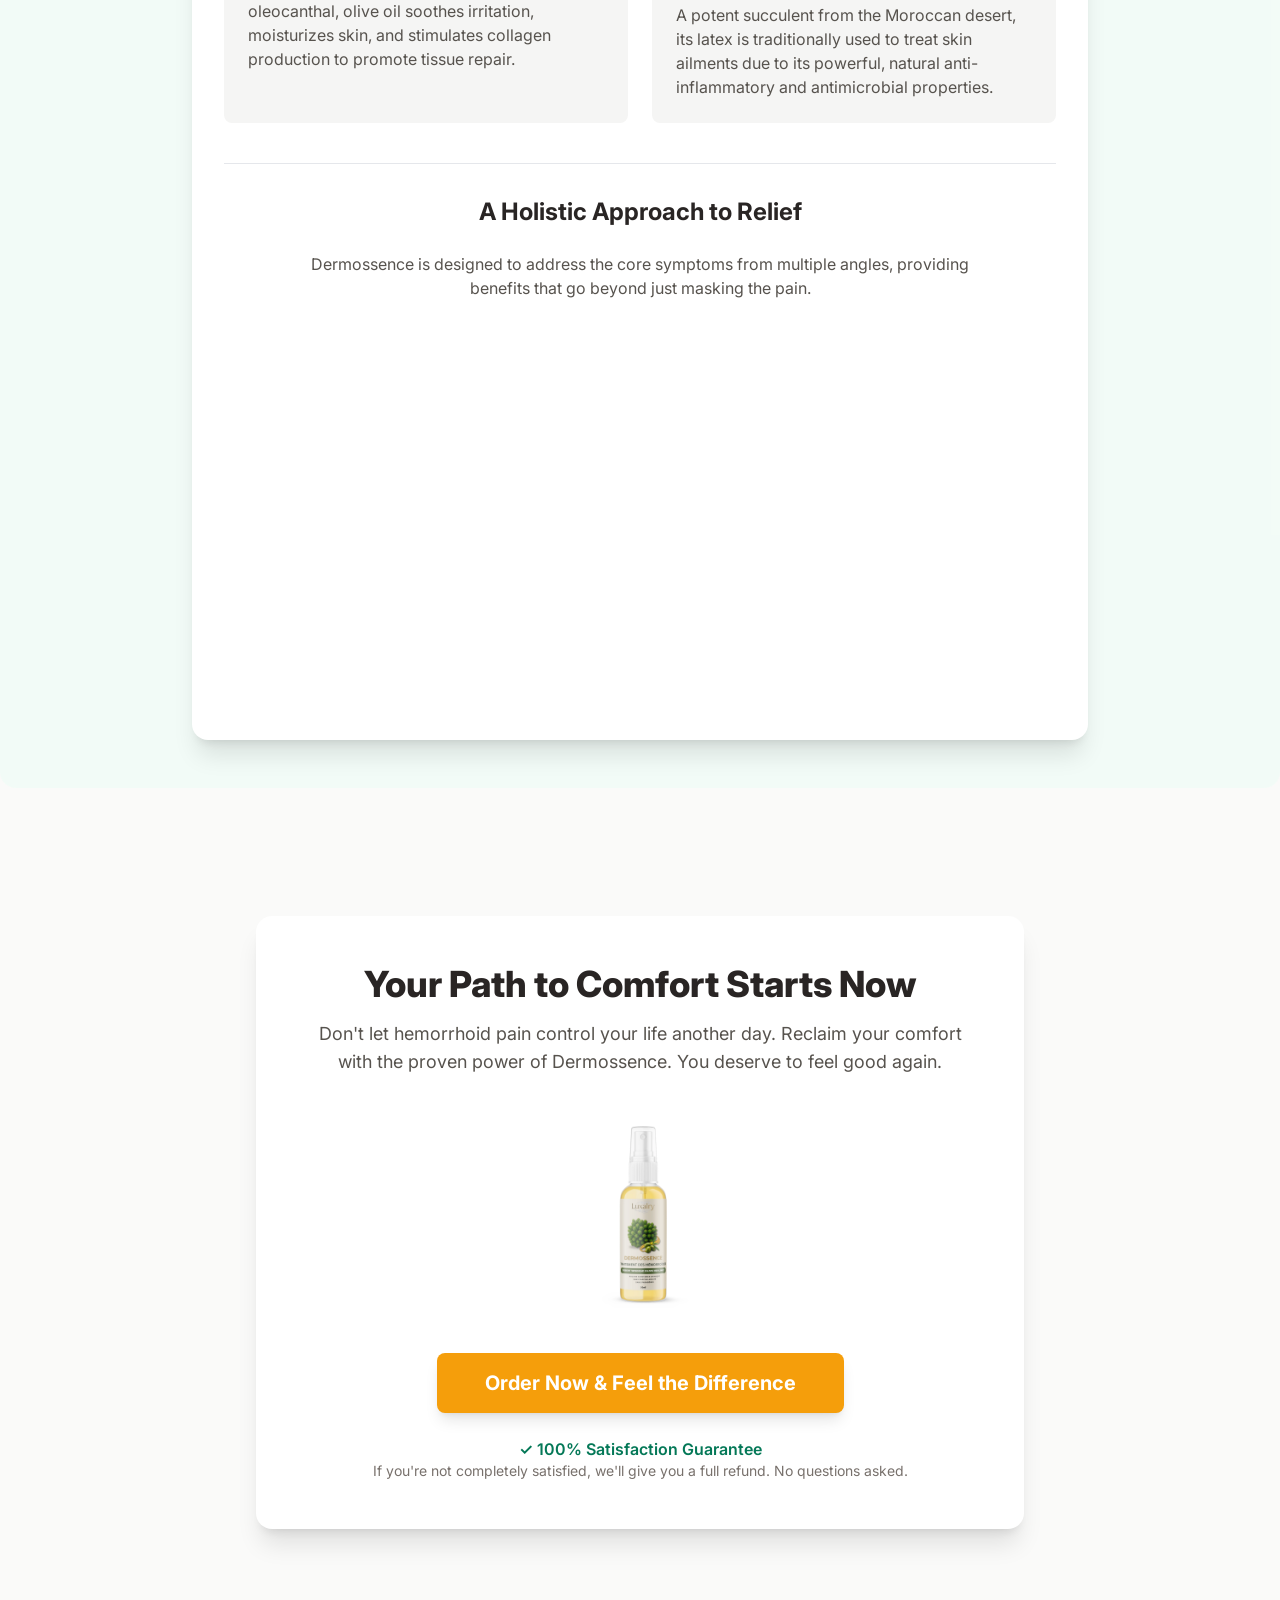
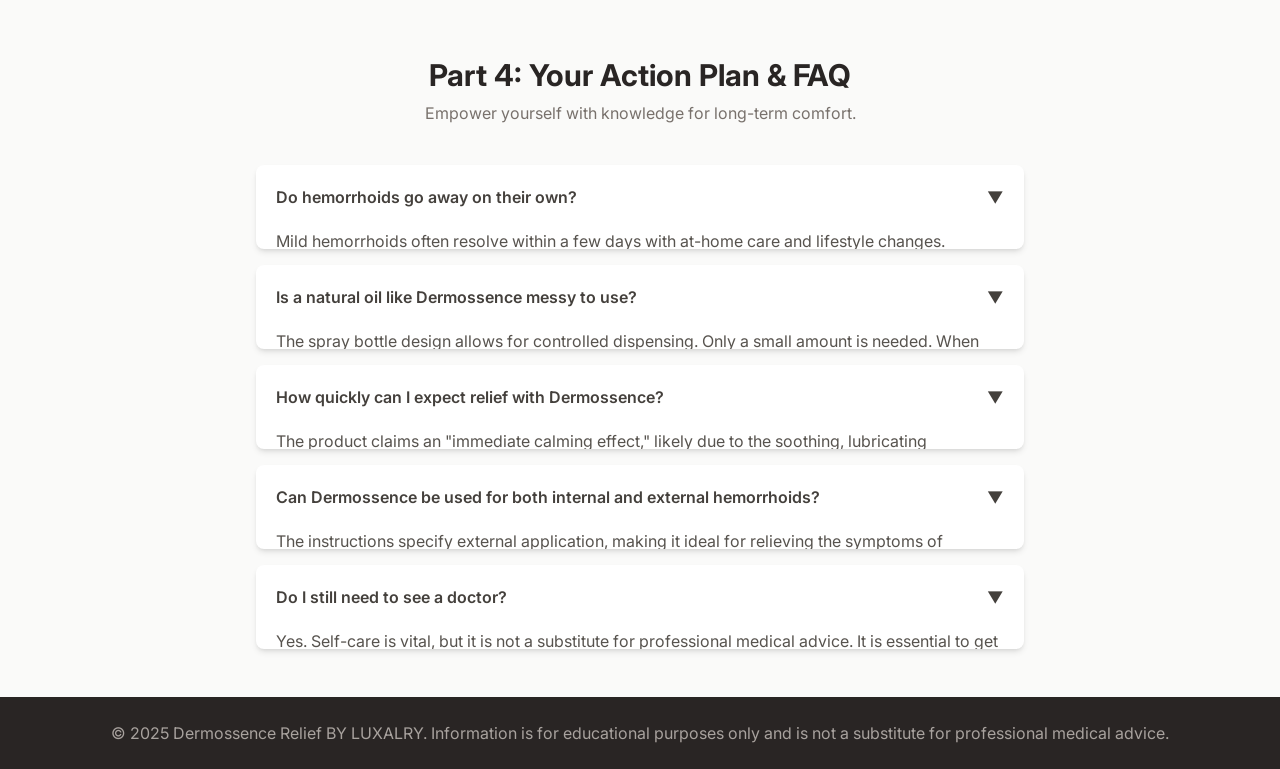
==== commit 9d58134c: "Update index.html" ====
--- a/index.html
+++ b/index.html
@@ -97,7 +97,7 @@
               "reviewBody": "Great product and very fast delivery. Would definitely buy again."
             }
           ],
-          "offers": {
+          "offers": [
             "@type": "Offer",
             "url": "https://www.etsy.com/listing/4341809941/natural‑moroccan‑soothing‑oil‑for",
             "priceCurrency": "USD",
@@ -124,7 +124,8 @@
           }
           }
         }
-      },
+      }
+        ],
       "publisher": {
         "@type": "Organization",
         "name": "LUXALRY",
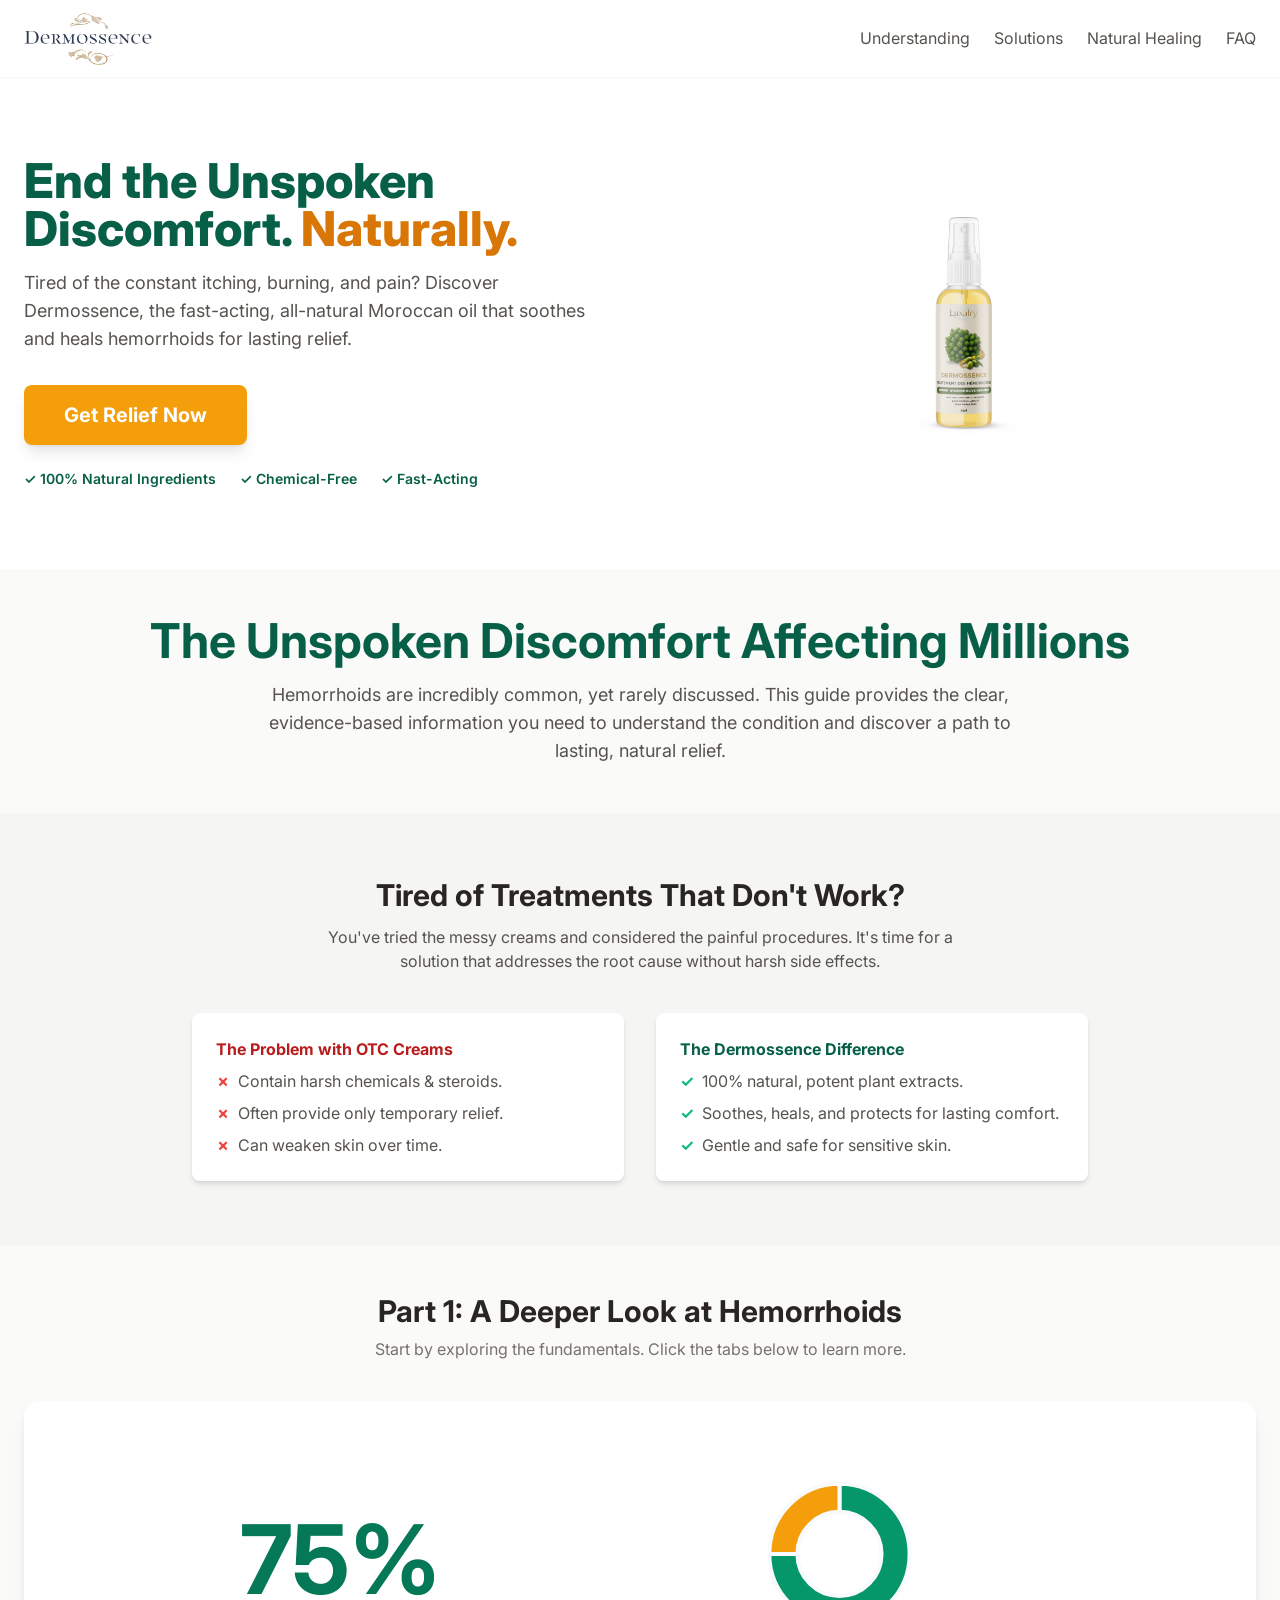
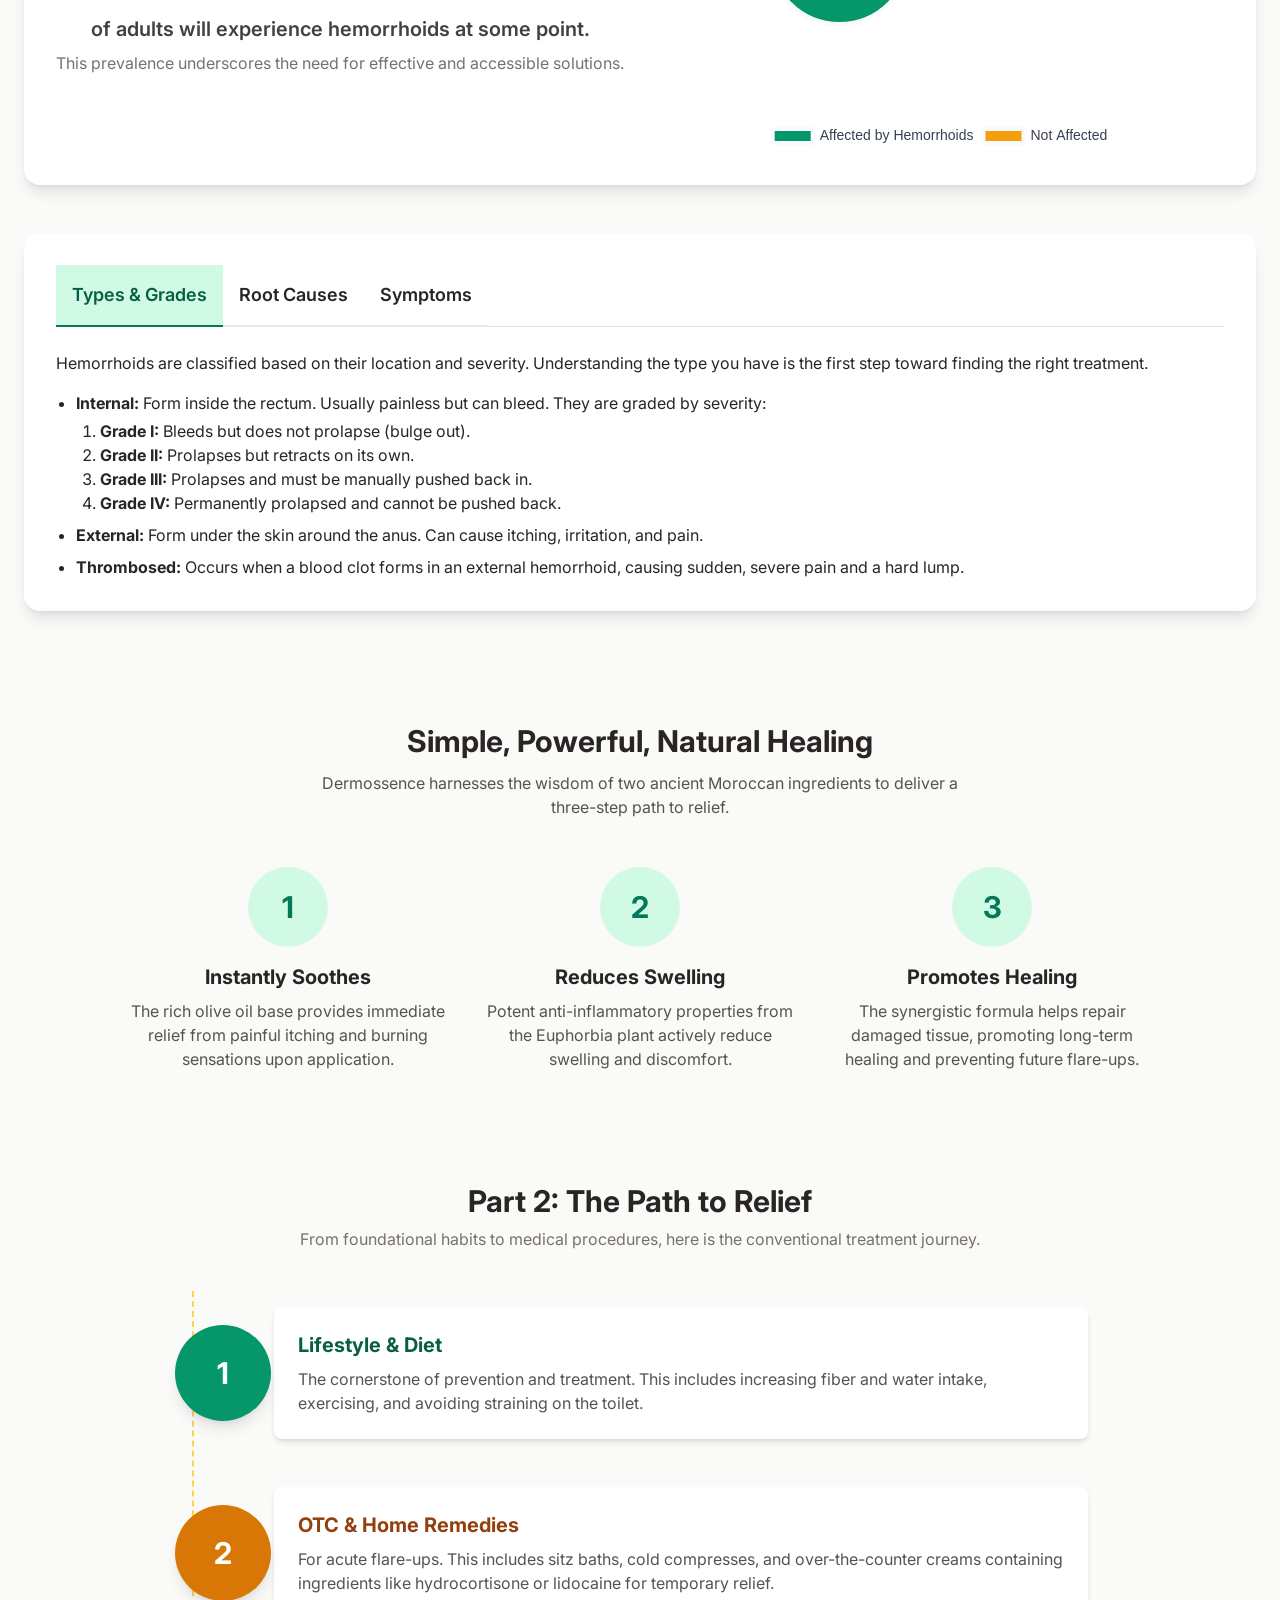
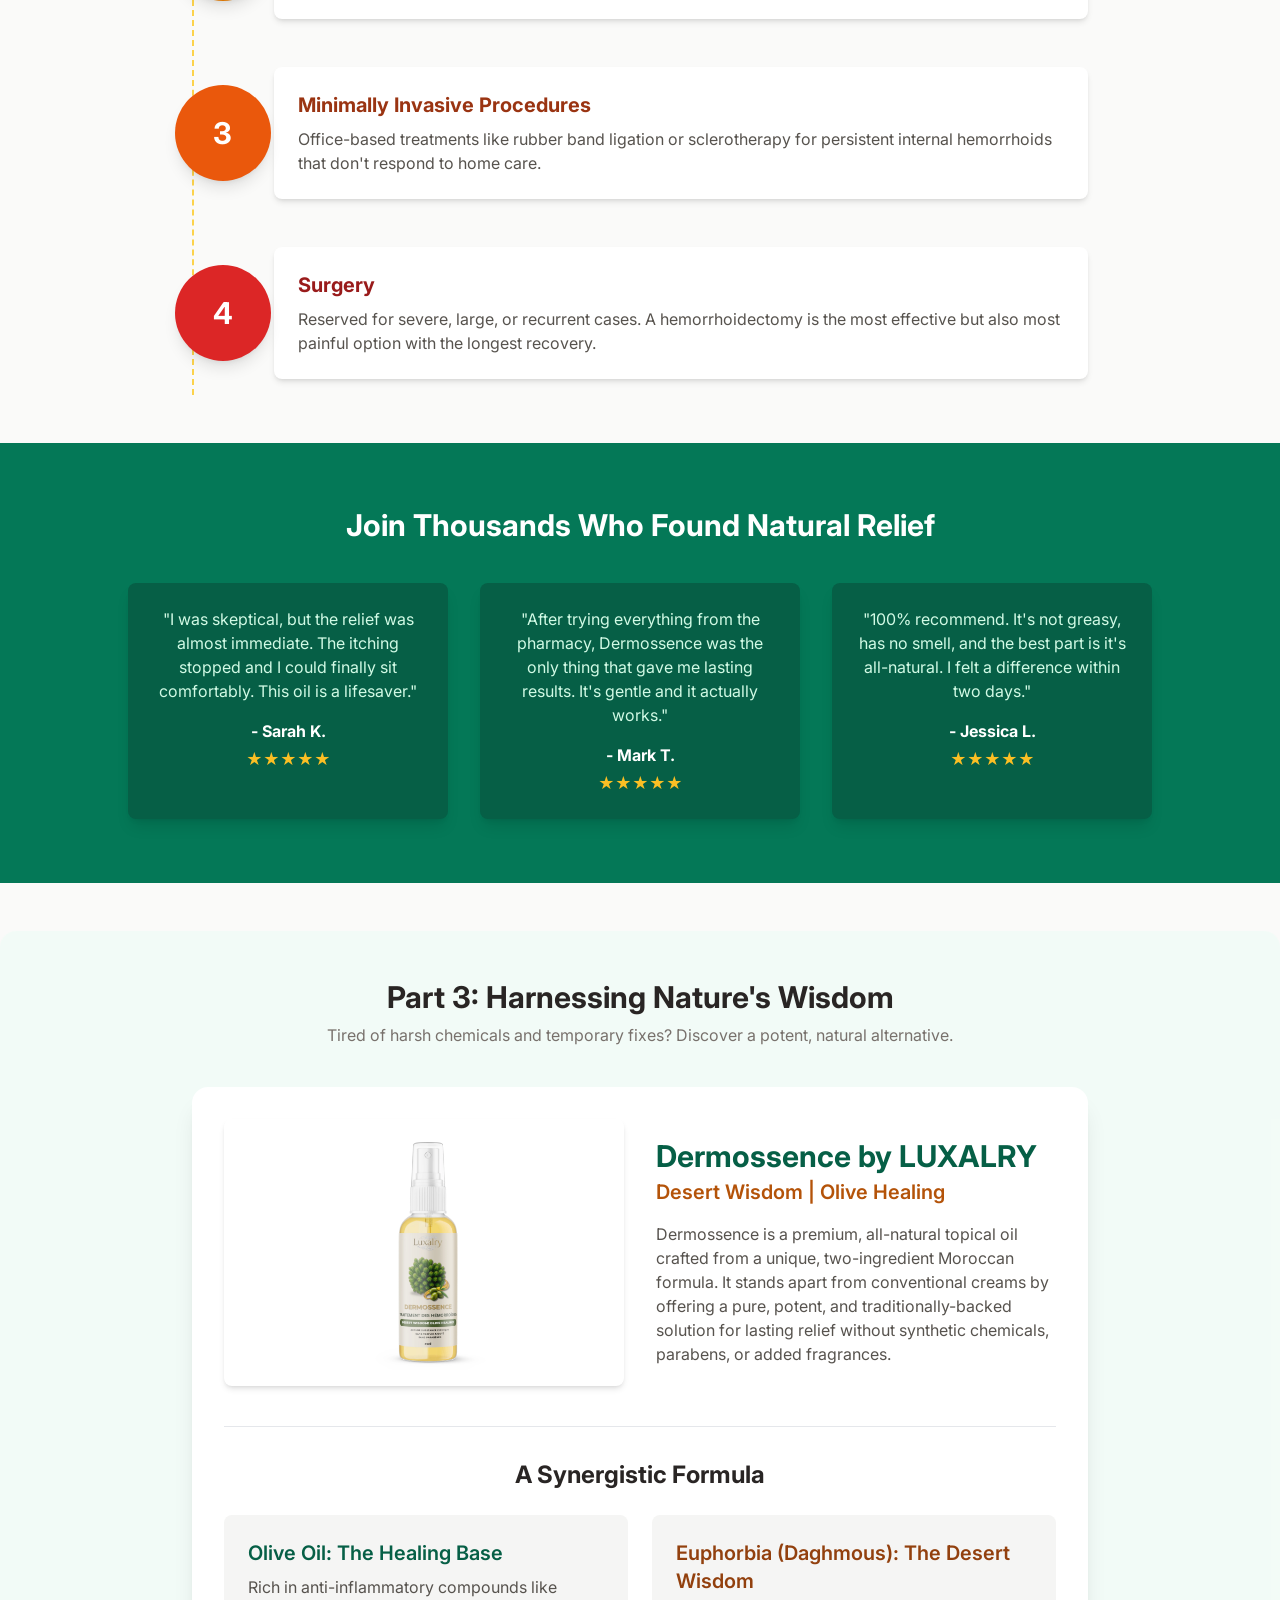
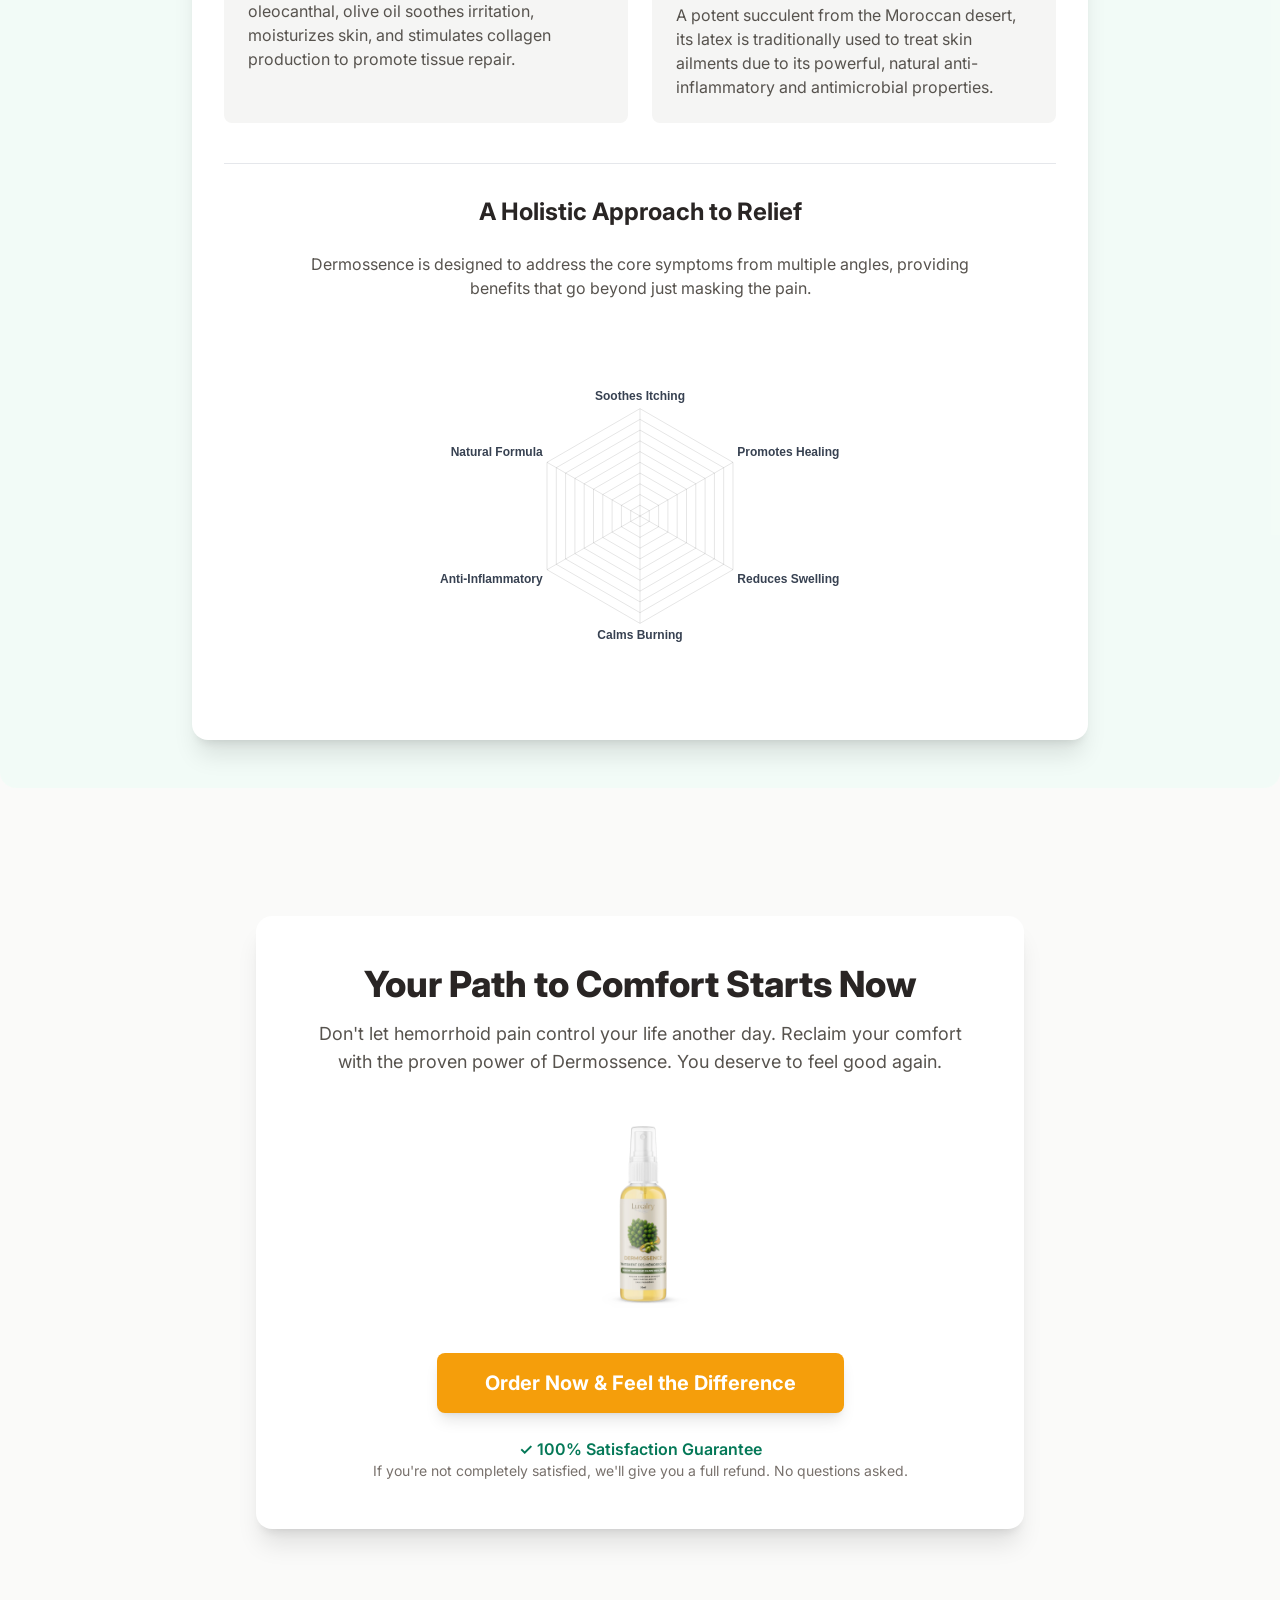
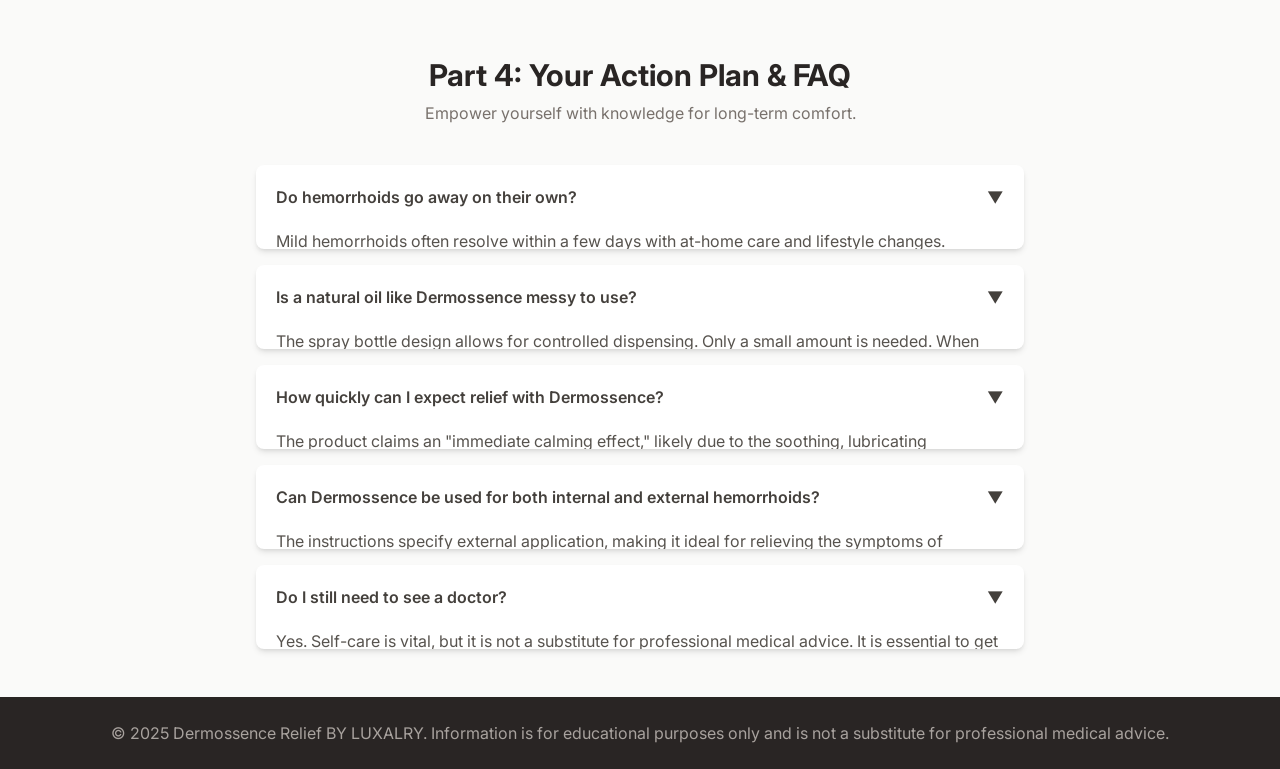
==== commit b3f5d9b6: "Update index.html" ====
--- a/index.html
+++ b/index.html
@@ -97,35 +97,52 @@
               "reviewBody": "Great product and very fast delivery. Would definitely buy again."
             }
           ],
-          "offers": [
+          "offers": {
+        
             "@type": "Offer",
-            "url": "https://www.etsy.com/listing/4341809941/natural‑moroccan‑soothing‑oil‑for",
+            "url": "https://www.etsy.com/listing/4341809941/natural-moroccan-soothing-oil-for",
             "priceCurrency": "USD",
             "price": "39.99",
             "priceValidUntil": "2025-12-31",
             "availability": "https://schema.org/InStock",
-            "seller": { "@type": "Organization", "name": "LUXALRY" },
-            "shippingDetails": {
-              "@type": "OfferShippingDetails",
-              "shippingRate": { "@type": "MonetaryAmount", "value": "0.00", "currency": "MAD" },
-              "shippingDestination": { "@type": "DefinedRegion", "addressCountry": "MA" },
-              "deliveryTime": {
-                "@type": "ShippingDeliveryTime",
-                "handlingTime": { "@type": "QuantitativeValue", "minValue": 1, "maxValue": 2, "unitCode": "d" },
-                "transitTime": { "@type": "QuantitativeValue", "minValue": 2, "maxValue": 5, "unitCode": "d" }
-              }
-            },
-            "hasMerchantReturnPolicy": {
-              "@type": "MerchantReturnPolicy",
-              "applicableCountry": "MA",
-              "returnPolicyCategory": "https://schema.org/NoReturns",
-              "merchantReturnDays": 0
-            }
-          }
-          }
-        }
+            "seller": {
+              "@type": "Organization",
+              "name": "LUXALRY"
+},
+  "shippingDetails": {
+    "@type": "OfferShippingDetails",
+    "shippingDestination": {
+      "@type": "DefinedRegion",
+      "addressCountry": "MA"
+    },
+    "deliveryTime": {
+      "@type": "ShippingDeliveryTime",
+      "handlingTime": {
+        "@type": "QuantitativeValue",
+        "minValue": 1,
+        "maxValue": 2,
+        "unitCode": "d"
+      },
+      "transitTime": {
+        "@type": "QuantitativeValue",
+        "minValue": 2,
+        "maxValue": 5,
+        "unitCode": "d"
       }
-        ],
+    },
+    "shippingRate": {
+      "@type": "MonetaryAmount",
+      "value": "0.00",
+      "currency": "MAD"
+    }
+  },
+  "hasMerchantReturnPolicy": {
+    "@type": "MerchantReturnPolicy",
+    "applicableCountry": "MA",
+    "returnPolicyCategory": "https://schema.org/NoReturns",
+    "merchantReturnDays": 0
+  }
+}
       "publisher": {
         "@type": "Organization",
         "name": "LUXALRY",
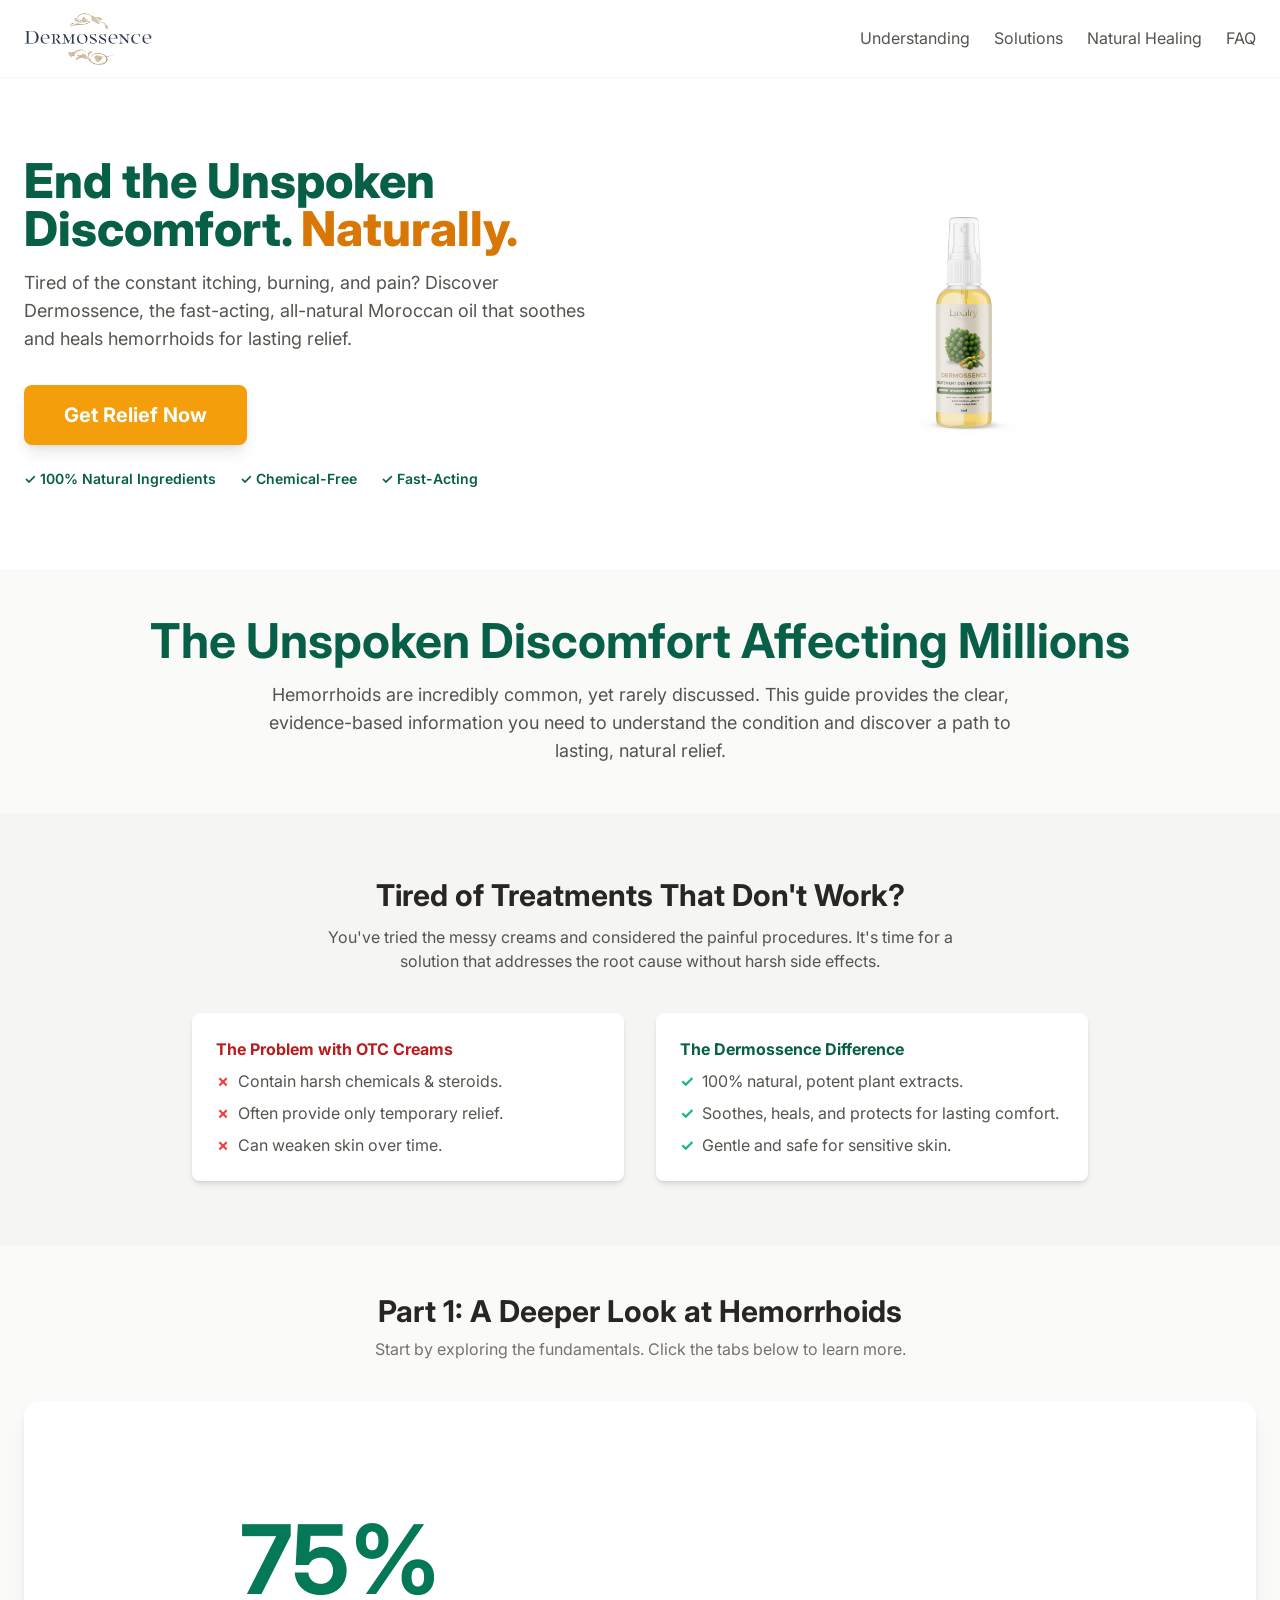
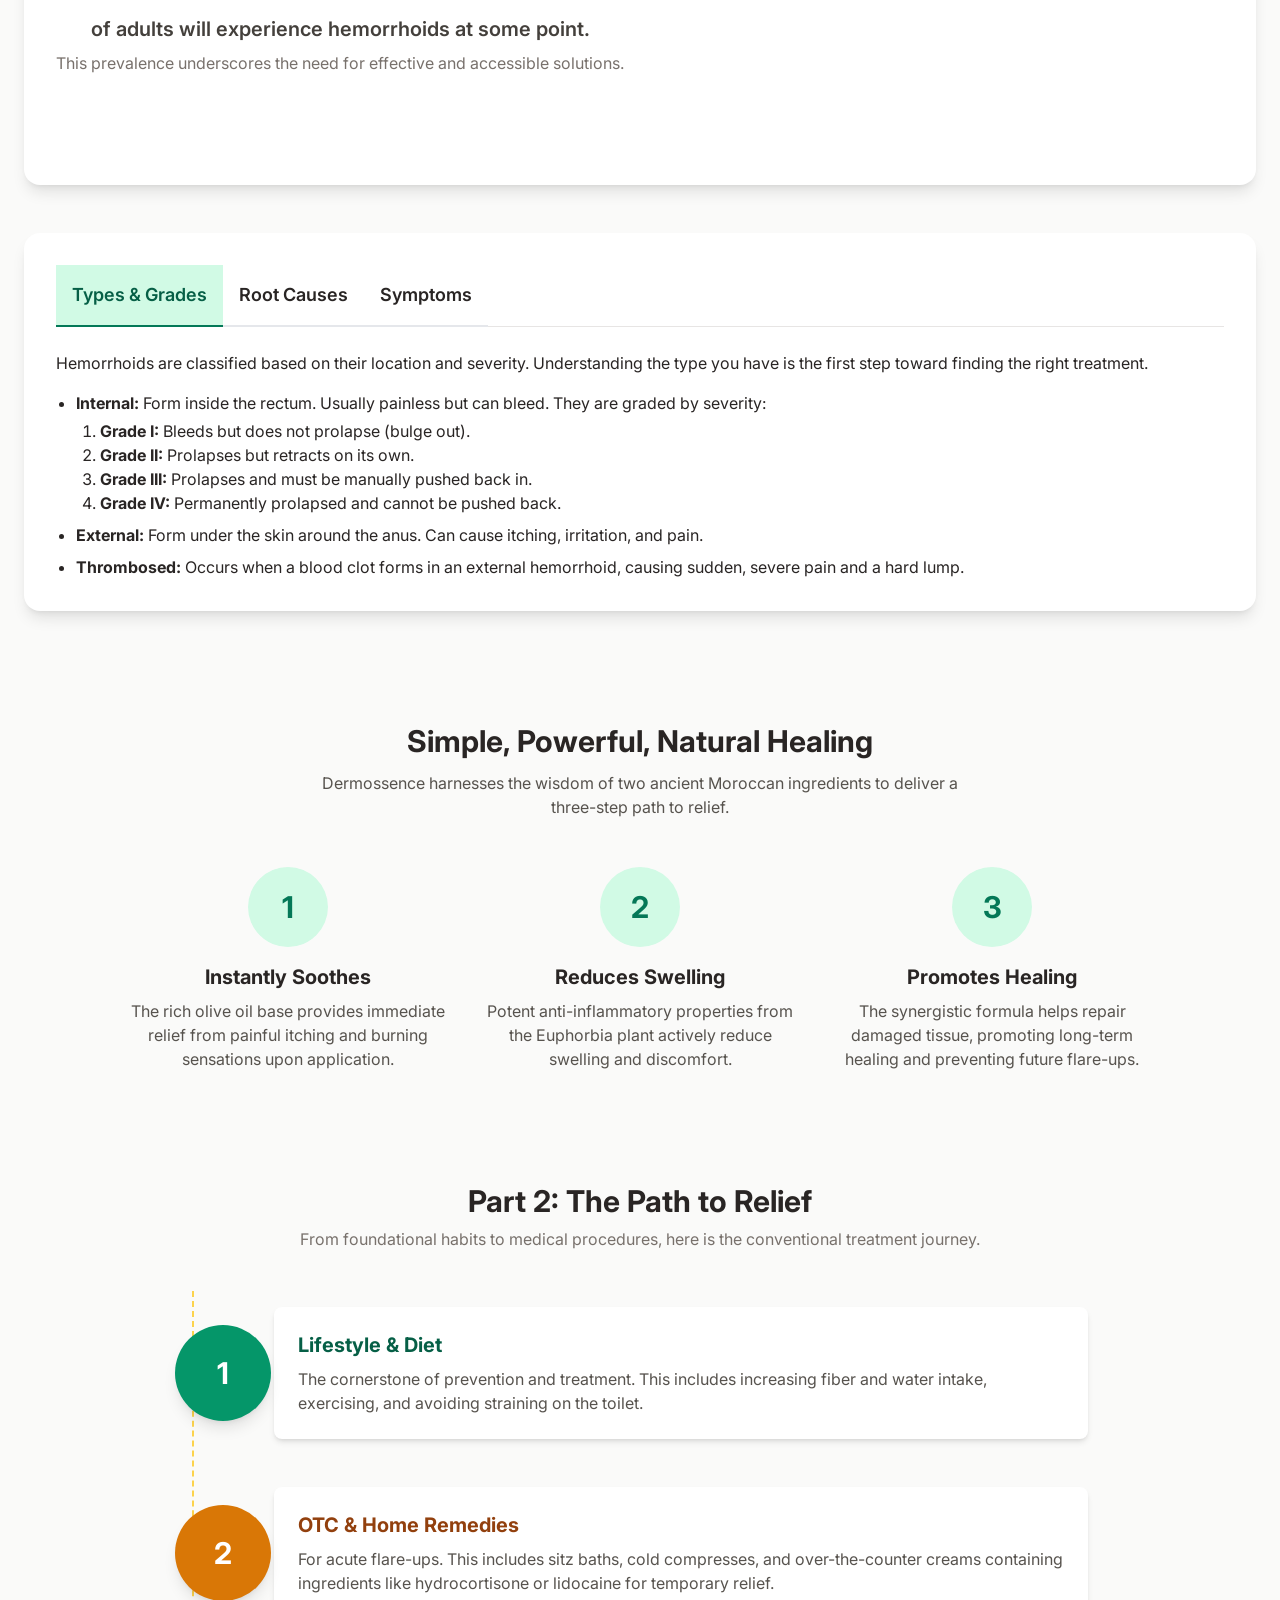
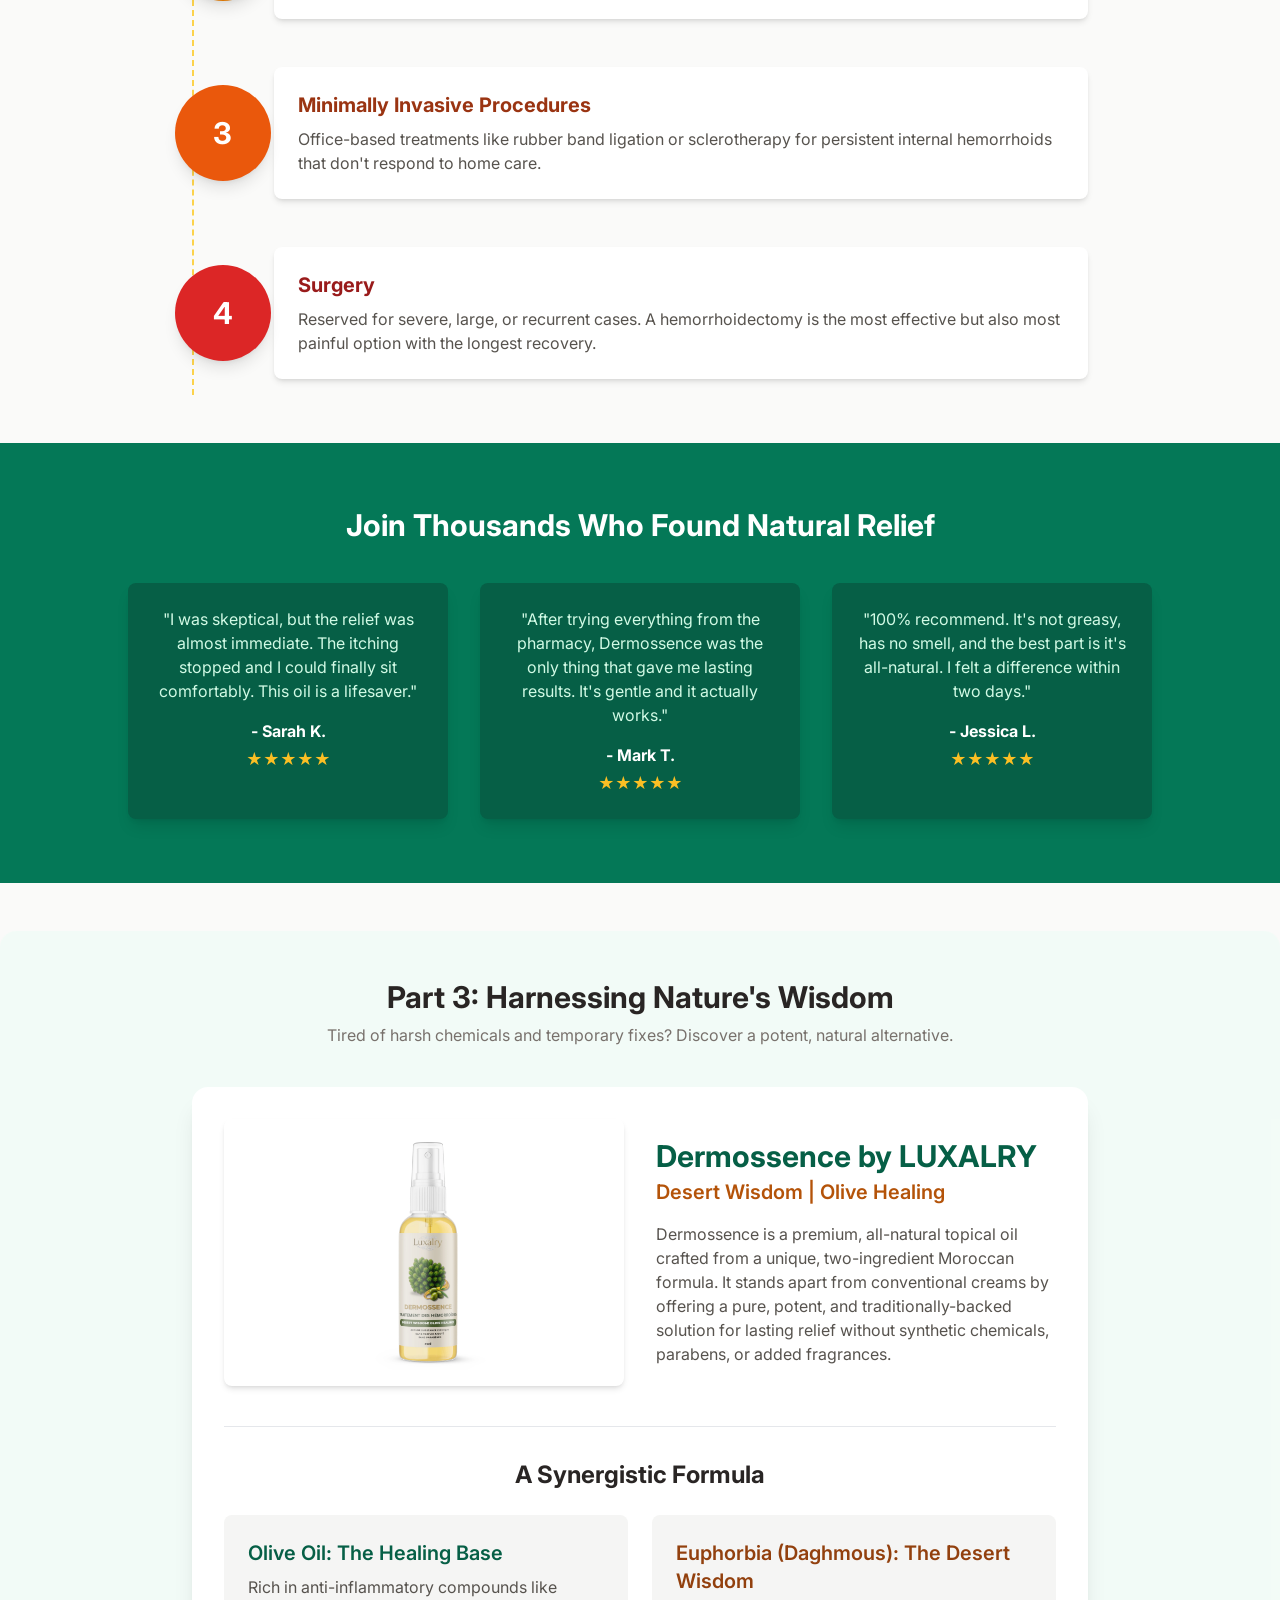
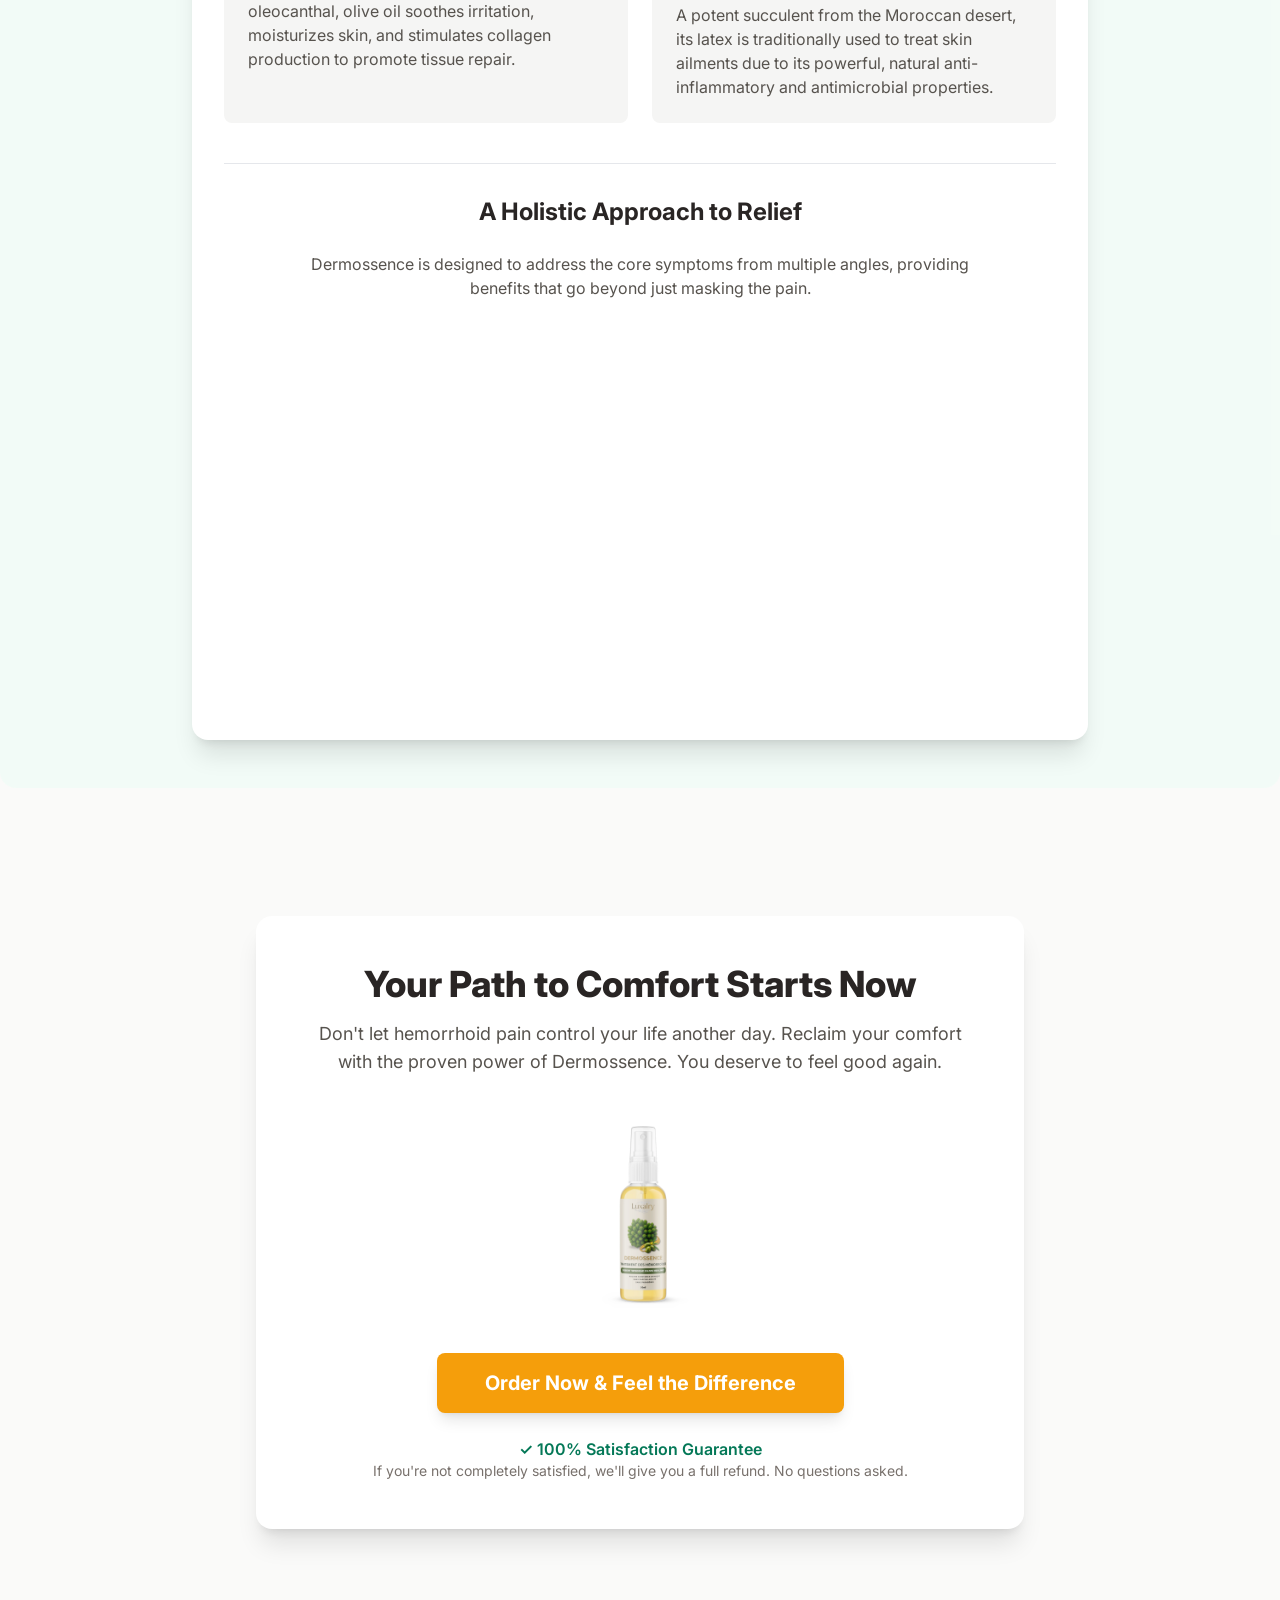
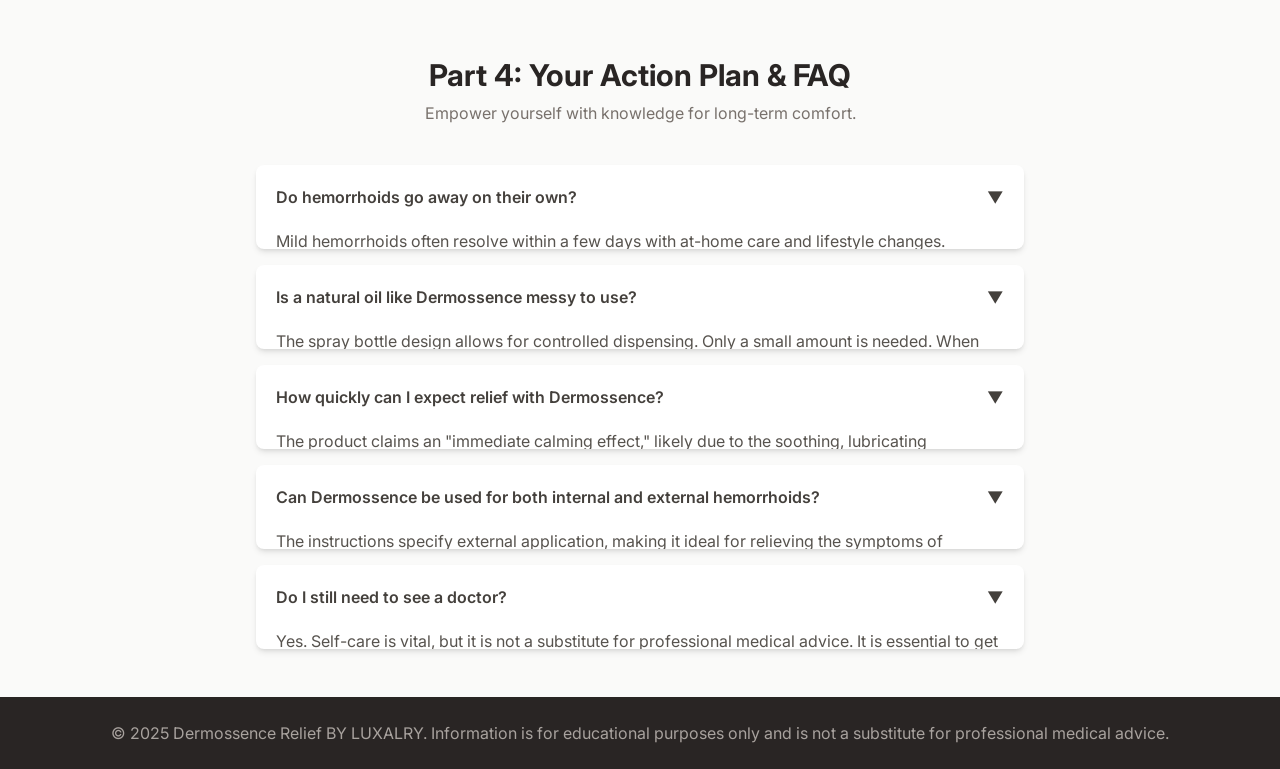
==== commit 2f30ad15: "Update index.html" ====
--- a/index.html
+++ b/index.html
@@ -27,18 +27,21 @@
     <!-- Application Structure Plan: The SPA is designed as a narrative journey. It starts with a broad understanding of the problem (prevalence, types, causes) using interactive tabs to reduce cognitive load. It then visually presents the 'treatment ladder' as a clear, step-by-step process. This naturally pivots to introducing a 'natural alternative,' leading into a detailed, interactive spotlight on Dermossence, exploring its unique ingredients and benefits. The structure concludes with practical tools (FAQ accordion) and a clear call to action. This user-centric flow is more engaging than the linear report structure, designed to educate and guide the user toward a solution. -->
     <!-- Visualization & Content Choices: 1. Prevalence (75%): Goal=Inform, Method=Large stat + Chart.js Donut Chart, Interaction=None, Justification=High visual impact for a key statistic. 2. Hemorrhoid Types: Goal=Organize, Method=HTML/JS Tabs, Interaction=Click to reveal content, Justification=Breaks down complex info into digestible, user-controlled chunks. 3. Treatment Ladder: Goal=Organize, Method=HTML/Tailwind vertical diagram, Interaction=None, Justification=Visually represents the escalation of treatments more effectively than a table. 4. Dermossence Benefits: Goal=Compare, Method=Chart.js Radar Chart, Interaction=Hover for tooltips, Justification=Effectively shows multiple, balanced benefits of a single product. 5. FAQ: Goal=Organize, Method=HTML/JS Accordion, Interaction=Click to expand/collapse, Justification=Provides detailed answers without cluttering the UI. All diagrams are HTML/CSS based. -->
     <!-- CONFIRMATION: NO SVG graphics used. NO Mermaid JS used. -->
-    <script type="application/ld+json">
+    
+<script type="application/ld+json">
 {
   "@context": "https://schema.org",
   "@graph": [
     {
-      "@type": "MedicalWebPage",
+      "@type": "Organization - MedicalWebPage",
+      "@id": "https://luxalry.com/#organization",
       "name": "Dermossence by LUXALRY - Natural Moroccan Soothing Oil for Hemorrhoids - An Interactive Guide to Understanding & Managing Hemorrhoids",
+      "logo": "https://dermossence-relief.luxalry.com/images/Dermossence-relief-logo.webp",
       "image": "https://dermossence-relief.luxalry.com/images/Find-lasting-hemorrhoid-relief-with-our-complete-guide-Understand-symptoms-causes-and-discover-Dermossence-%20potent-all-natural-Moroccan-oil-for-fast-soothing-care-Dermossence-by-luxalry-how-to-get.webp",
       "description": "Find lasting hemorrhoid relief with our complete guide. Understand symptoms, causes, and discover Dermossence, a potent, all-natural Moroccan oil for fast, soothing care. Dermossence is a premium, all-natural topical oil crafted from a unique, two-ingredient Moroccan formula of Olive Oil and Euphorbia (Daghmous). It offers a pure, potent, and traditionally-backed solution for lasting hemorrhoid relief without synthetic chemicals.",
       "keywords": "hemorrhoid relief, hemorrhoid treatment, natural hemorrhoid treatment, Dermossence, how to get rid of hemorrhoids, piles treatment, external hemorrhoids, internal hemorrhoids, hemorrhoid pain relief, anal itching, soothing oil for hemorrhoids, Moroccan oil, Euphorbia, Daghmous, LUXALRY, chemical-free hemorrhoid cream, hemorrhoid symptoms, stop hemorrhoid bleeding, fast hemorrhoid relief, best treatment for piles",
       "url": "https://dermossence-relief.luxalry.com",
-      "mainEntity": {
+     "mainEntity": {
         "@type": "MedicalCondition",
         "name": "Hemorrhoids",
         "alternateName": "Piles",
@@ -56,7 +59,7 @@
           { "@type": "MedicalSymptom", "name": "Pain and discomfort" },
           { "@type": "MedicalSymptom", "name": "Swelling or lump around the anus" }
         ],
-        "possibleTreatment": {
+    "possibleTreatment": {
           "@type": "Product",
           "name": "Dermossence by LUXALRY - Natural Moroccan Soothing Oil for Hemorrhoids",
           "image": "https://dermossence-relief.luxalry.com/images/Find-lasting-hemorrhoid-relief-with-our-complete-guide-Understand-symptoms-causes-and-discover-Dermossence-%20potent-all-natural-Moroccan-oil-for-fast-soothing-care-Dermossence-by-luxalry-how-to-get.webp",
@@ -97,135 +100,243 @@
               "reviewBody": "Great product and very fast delivery. Would definitely buy again."
             }
           ],
-          "offers": {
-        
-            "@type": "Offer",
-            "url": "https://www.etsy.com/listing/4341809941/natural-moroccan-soothing-oil-for",
-            "priceCurrency": "USD",
-            "price": "39.99",
-            "priceValidUntil": "2025-12-31",
-            "availability": "https://schema.org/InStock",
-            "seller": {
-              "@type": "Organization",
-              "name": "LUXALRY"
-},
-  "shippingDetails": {
-    "@type": "OfferShippingDetails",
-    "shippingDestination": {
-      "@type": "DefinedRegion",
-      "addressCountry": "MA"
+    "aggregateRating": {
+            "@type": "AggregateRating",
+            "ratingValue": "4.8",
+            "reviewCount": "135"
+          },
+      "contactPoint": {
+        "@type": "ContactPoint",
+        "telephone": "+212768356015",
+        "contactType": "Customer Support",
+        "email": "support@luxalry.com",
+        "areaServed": "MA",
+        "availableLanguage": "ar - fr- en"
+      },
+      "address": {
+        "@type": "PostalAddress",
+        "addressCountry": "MA"
+      },
+      "sameAs": [
+        "https://www.facebook.com/luxalry",
+        "https://www.instagram.com/luxalry",
+        "https://www.tiktok.com/@luxalry"
+        "https://www.youtube.com.com/@luxalry"
+      ]
     },
-    "deliveryTime": {
-      "@type": "ShippingDeliveryTime",
-      "handlingTime": {
-        "@type": "QuantitativeValue",
-        "minValue": 1,
-        "maxValue": 2,
-        "unitCode": "d"
-      },
-      "transitTime": {
-        "@type": "QuantitativeValue",
-        "minValue": 2,
-        "maxValue": 5,
-        "unitCode": "d"
+    {
+      "@type": "WebPage",
+      "@id": "https://dermossence-relief.luxalry.com/p/hemorrhoid-relief/#webpage",
+      "url": "https://dermossence-relief.luxalry.com/p/hemorrhoid-relief",
+      "name": "زيت Dermossence Relief لعلاج البواسير",
+      "isPartOf": {
+        "@id": "https://dermossence-relief.luxalry.com/#website"
+      },
+      "datePublished": "2024-05-01T10:00:00+01:00",
+      "dateModified": "2025-07-31T17:02:00+01:00",
+      "author": {
+        "@id": "https://luxalry.com/#organization"
+      },
+      "publisher": {
+        "@id": "https://luxalry.com/#organization"
       }
     },
-    "shippingRate": {
-      "@type": "MonetaryAmount",
-      "value": "0.00",
-      "currency": "MAD"
-    }
-  },
-  "hasMerchantReturnPolicy": {
-    "@type": "MerchantReturnPolicy",
-    "applicableCountry": "MA",
-    "returnPolicyCategory": "https://schema.org/NoReturns",
-    "merchantReturnDays": 0
-  }
-}
-      "publisher": {
-        "@type": "Organization",
-        "name": "LUXALRY",
-        "logo": {
-          "@type": "ImageObject",
-          "url": "https://dermossence-relief.luxalry.com/images/Dermossence-relief-logo.webp"
+    {
+      "@type": "Product",
+      "name": "Dermossence Relief",
+      "description": "زيت طبيعي 100% لعلاج البواسير الداخلية والخارجية، سريع المفعول ومضاد للالتهاب",
+      "image": "https://dermossence-relief.luxalry.com/images/Dermossence-Relief.webp",
+      "sku": "DR001",
+      "mpn": "LUX-DR001",
+      "gtin13": "9900005099935",
+      "category": "Health & Beauty > Health Care > OTC Medications & Treatments > Hemorrhoid Treatments",
+      "material": "زيت نباتي طبيعي",
+      "countryOfOrigin": "MA",
+      "award": "ONSSA, GMP, ISO",
+      "brand": {
+        "@type": "Brand",
+        "name": "LUXALRY"
+      },
+      "aggregateRating": {
+        "@type": "AggregateRating",
+        "ratingValue": "4.9",
+        "reviewCount": "273"
+      },
+      "review": {
+        "@type": "Review",
+        "author": {
+          "@type": "Person",
+          "name": "فاطمة الزهراء"
+        },
+        "datePublished": "2025-07-25",
+        "reviewBody": "منتج رائع وفعال جدا، شعرت بالراحة من اليوم الأول. أنصح به بشدة!",
+        "reviewRating": {
+          "@type": "Rating",
+          "ratingValue": "5"
+        }
+      },
+      "offers": {
+        "@type": "Offer",
+        "price": "39.99",
+        "priceCurrency": "USD",
+        "priceValidUntil": "2025-12-31",
+        "url": "https://dermossence-relief.luxalry.com/p/hemorrhoid-relief",
+        "availability": "https://schema.org/InStock",
+        "itemCondition": "https://schema.org/NewCondition",
+        "seller": {
+          "@type": "Organization",
+          "name": "LUXALRY"
+        },
+        "acceptedPaymentMethod": [
+          "Cash",
+          "Stripe",
+          "PayPal"
+        ],
+        "deliveryMethod": [
+          "https://schema.org/LocalDelivery",
+          "https://schema.org/OnSitePickup",
+          "https://schema.org/PostalService"
+        ],
+        "hasMerchantReturnPolicy": {
+          "@type": "MerchantReturnPolicy",
+          "applicableCountry": "MA",
+          "returnPolicyCategory": "https://schema.org/NoReturns",
+          "merchantReturnDays": 0
         }
       }
     },
     {
+      "@type": "BreadcrumbList",
+      "itemListElement": [
+        {
+          "@type": "ListItem",
+          "position": 1,
+          "name": "Home",
+          "item": "https://dermossence-relief.luxalry.com"
+        },
+        {
+          "@type": "ListItem",
+          "position": 2,
+          "name": "المنتجات",
+          "item": "https://dermossence-relief.luxalry.com/products"
+        },
+        {
+          "@type": "ListItem",
+          "position": 3,
+          "name": "Dermossence Relief"
+        }
+      ]
+    },
+    {
       "@type": "FAQPage",
       "mainEntity": [
         {
           "@type": "Question",
-          "name": "Do hemorrhoids go away on their own?",
-          "acceptedAnswer": {
-            "@type": "Answer",
-            "text": "Mild hemorrhoids often resolve within a few days with at-home care and lifestyle changes. Proactive management can speed up healing and prevent recurrence. More severe cases typically require treatment."
-          }
-        },
-        {
-          "@type": "Question",
-          "name": "Is a natural oil like Dermossence messy to use?",
-          "acceptedAnswer": {
-            "@type": "Answer",
-            "text": "The spray bottle design allows for controlled dispensing. Only a small amount is needed. When gently massaged into the skin, the oil absorbs well, leaving the skin feeling smooth, not greasy. Applying after a shower can enhance absorption."
-          }
-        },
-        {
-          "@type": "Question",
-          "name": "How quickly can I expect relief with Dermossence?",
-          "acceptedAnswer": {
-            "@type": "Answer",
-            "text": "The product claims an 'immediate calming effect,' likely due to the soothing, lubricating properties of the oil base. Deeper anti-inflammatory and healing benefits build with consistent use as directed (twice daily)."
-          }
-        },
-        {
-          "@type": "Question",
-          "name": "Can Dermossence be used for both internal and external hemorrhoids?",
-          "acceptedAnswer": {
-            "@type": "Answer",
-            "text": "The instructions specify external application, making it ideal for relieving the symptoms of external hemorrhoids and the external discomfort of prolapsed hemorrhoids. Always follow the product label."
-          }
-        },
-        {
-          "@type": "Question",
-          "name": "Do I still need to see a doctor?",
-          "acceptedAnswer": {
-            "@type": "Answer",
-            "text": "Yes. Self-care is vital, but it is not a substitute for professional medical advice. It is essential to get a formal diagnosis to rule out other serious conditions and discuss the full range of treatment options."
-          }
-        },
-        {
-          "@type": "Question",
-          "name": "How do I use it?",
-          "acceptedAnswer": {
-            "@type": "Answer",
-            "text": "Simply clean and dry the affected area. Apply a small amount of oil with a clean finger or cotton swab and gently massage. Use twice daily, in the morning and at night, for best results."
-          }
-        },
-        {
-          "@type": "Question",
-          "name": "Is the packaging discreet?",
-          "acceptedAnswer": {
-            "@type": "Answer",
-            "text": "Absolutely. We understand the need for privacy. All orders are shipped in plain, unbranded packaging."
-          }
-        },
-        {
-          "@type": "Question",
-          "name": "How long does one bottle last?",
-          "acceptedAnswer": {
-            "@type": "Answer",
-            "text": "A 50ml bottle typically lasts for several weeks of regular, twice-daily use, as only a small amount is needed per application."
+          "name": "ما هي طريقة استعمال زيت Dermossence Relief؟",
+          "acceptedAnswer": {
+            "@type": "Answer",
+            "text": "يتم تنظيف المنطقة المصابة وتجفيفها جيدا، ثم وضع كمية قليلة من الزيت وتدليكها بلطف. تستعمل مرتين في اليوم، صباحا ومساء، للحصول على أفضل النتائج."
+          }
+        },
+        {
+          "@type": "Question",
+          "name": "هل هذا الزيت مناسب للنساء الحوامل؟",
+          "acceptedAnswer": {
+            "@type": "Answer",
+            "text": "بشكل عام، يعتبر الزيت آمنا نظرا لمكوناته الطبيعية. لكننا نوصي دائما باستشارة الطبيب قبل استعمال أي منتج خلال فترة الحمل أو الرضاعة لضمان سلامتكم."
+          }
+        },
+        {
+          "@type": "Question",
+          "name": "كم يستغرق من الوقت حتى تظهر النتائج؟",
+          "acceptedAnswer": {
+            "@type": "Answer",
+            "text": "يشعر العديد من المستخدمين بتأثير مهدئ فوري عند الاستعمال الأول. النتائج العلاجية الكاملة وتقليل الالتهاب تظهر مع الاستعمال المنتظم خلال الأيام القليلة الأولى."
           }
         }
       ]
+    },
+    {
+      "@type": "WebSite",
+      "@id": "https://dermossence-relief.luxalry.com/#website",
+      "url": "https://dermossence-relief.luxalry.com",
+      "name": "Dermossence Relief",
+      "publisher": {
+        "@id": "https://luxalry.com/#organization"
+      },
+      "potentialAction": {
+        "@type": "SearchAction",
+        "target": "https://dermossence-relief.luxalry.com/search?q={search_term_string}",
+        "query-input": "required name=search_term_string"
+    {
+          "@type": "Question",
+          "name": "Do hemorrhoids go away on their own?",
+          "acceptedAnswer": {
+            "@type": "Answer",
+            "text": "Mild hemorrhoids often resolve within a few days with at-home care and lifestyle changes. Proactive management can speed up healing and prevent recurrence. More severe cases typically require treatment."
+          }
+        },
+        {
+          "@type": "Question",
+          "name": "Is a natural oil like Dermossence messy to use?",
+          "acceptedAnswer": {
+            "@type": "Answer",
+            "text": "The spray bottle design allows for controlled dispensing. Only a small amount is needed. When gently massaged into the skin, the oil absorbs well, leaving the skin feeling smooth, not greasy. Applying after a shower can enhance absorption."
+          }
+        },
+        {
+          "@type": "Question",
+          "name": "How quickly can I expect relief with Dermossence?",
+          "acceptedAnswer": {
+            "@type": "Answer",
+            "text": "The product claims an 'immediate calming effect,' likely due to the soothing, lubricating properties of the oil base. Deeper anti-inflammatory and healing benefits build with consistent use as directed (twice daily)."
+          }
+        },
+        {
+          "@type": "Question",
+          "name": "Can Dermossence be used for both internal and external hemorrhoids?",
+          "acceptedAnswer": {
+            "@type": "Answer",
+            "text": "The instructions specify external application, making it ideal for relieving the symptoms of external hemorrhoids and the external discomfort of prolapsed hemorrhoids. Always follow the product label."
+          }
+        },
+        {
+          "@type": "Question",
+          "name": "Do I still need to see a doctor?",
+          "acceptedAnswer": {
+            "@type": "Answer",
+            "text": "Yes. Self-care is vital, but it is not a substitute for professional medical advice. It is essential to get a formal diagnosis to rule out other serious conditions and discuss the full range of treatment options."
+          }
+        },
+        {
+          "@type": "Question",
+          "name": "How do I use it?",
+          "acceptedAnswer": {
+            "@type": "Answer",
+            "text": "Simply clean and dry the affected area. Apply a small amount of oil with a clean finger or cotton swab and gently massage. Use twice daily, in the morning and at night, for best results."
+          }
+        },
+        {
+          "@type": "Question",
+          "name": "Is the packaging discreet?",
+          "acceptedAnswer": {
+            "@type": "Answer",
+            "text": "Absolutely. We understand the need for privacy. All orders are shipped in plain, unbranded packaging."
+          }
+        },
+        {
+          "@type": "Question",
+          "name": "How long does one bottle last?",
+          "acceptedAnswer": {
+            "@type": "Answer",
+            "text": "A 50ml bottle typically lasts for several weeks of regular, twice-daily use, as only a small amount is needed per application."
+          }
+        }
+      }
     }
   ]
 }
 </script>
-
-
 
 
 </head>
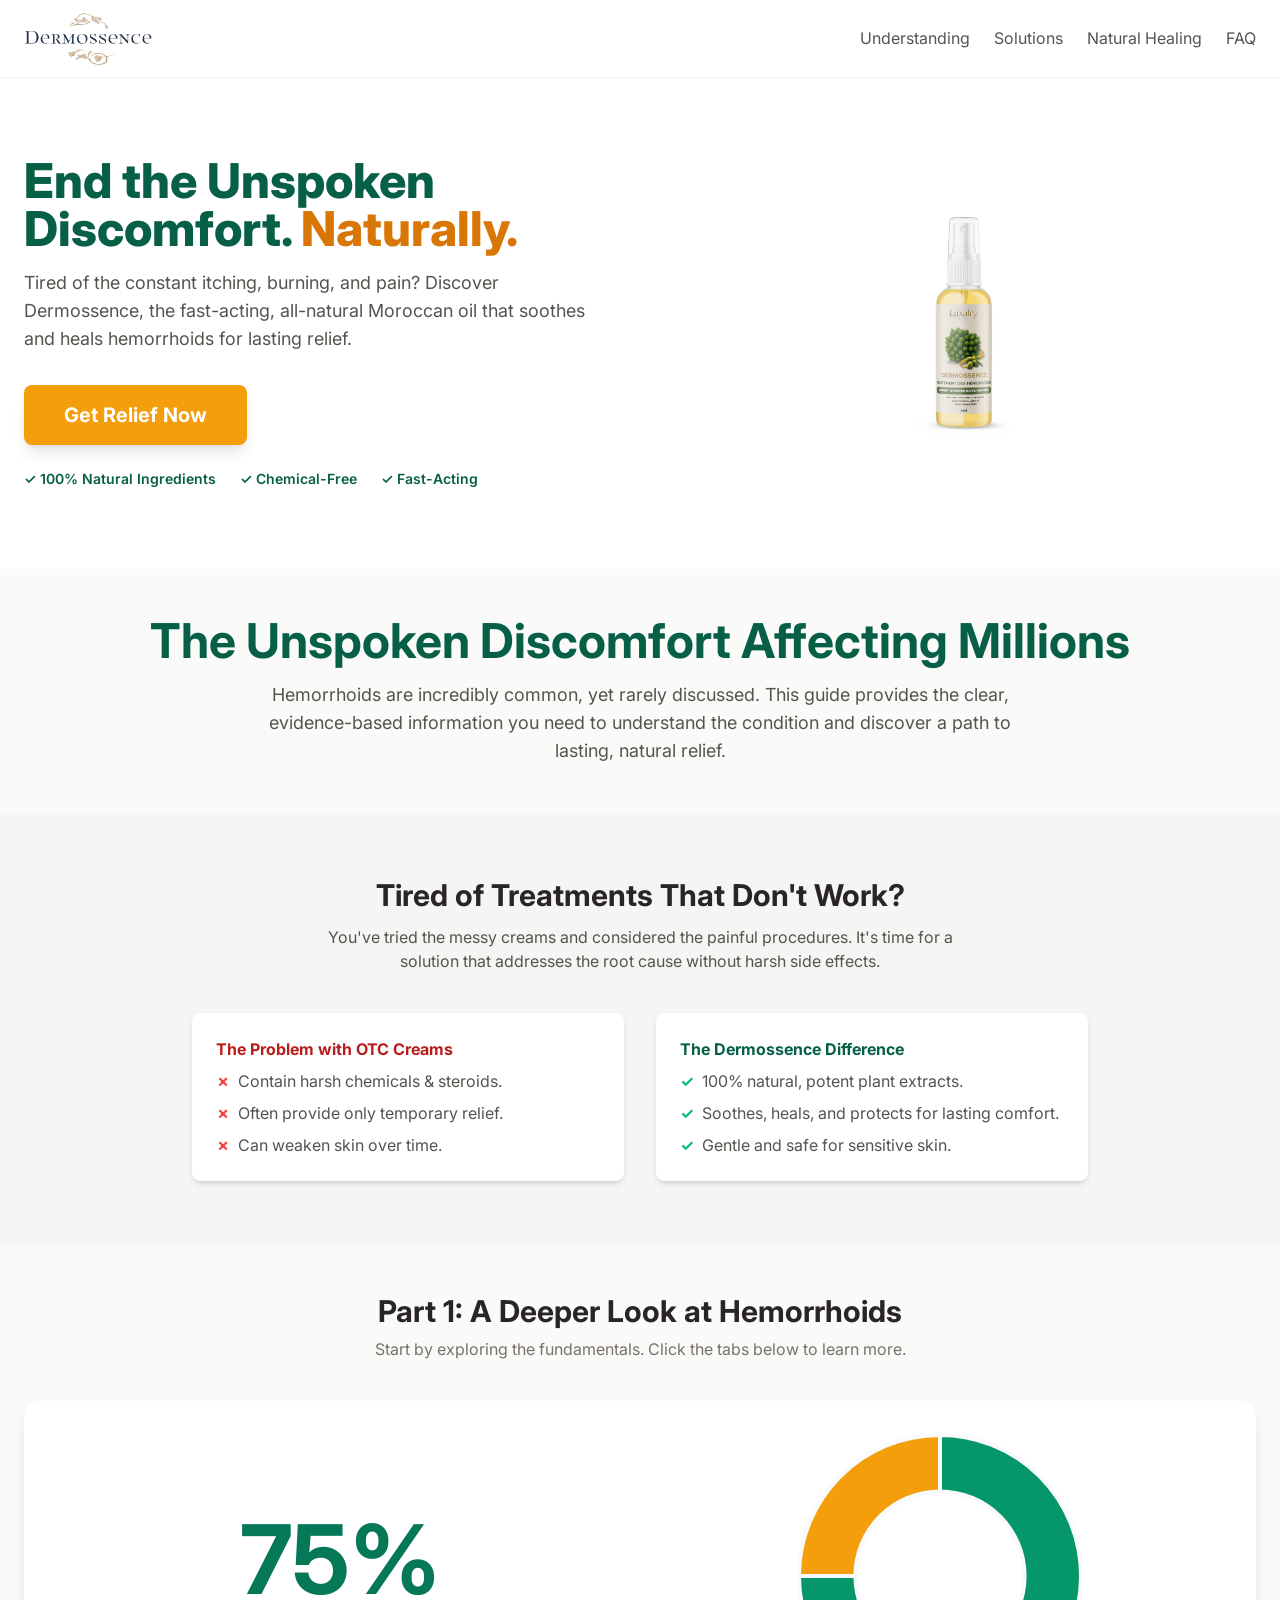
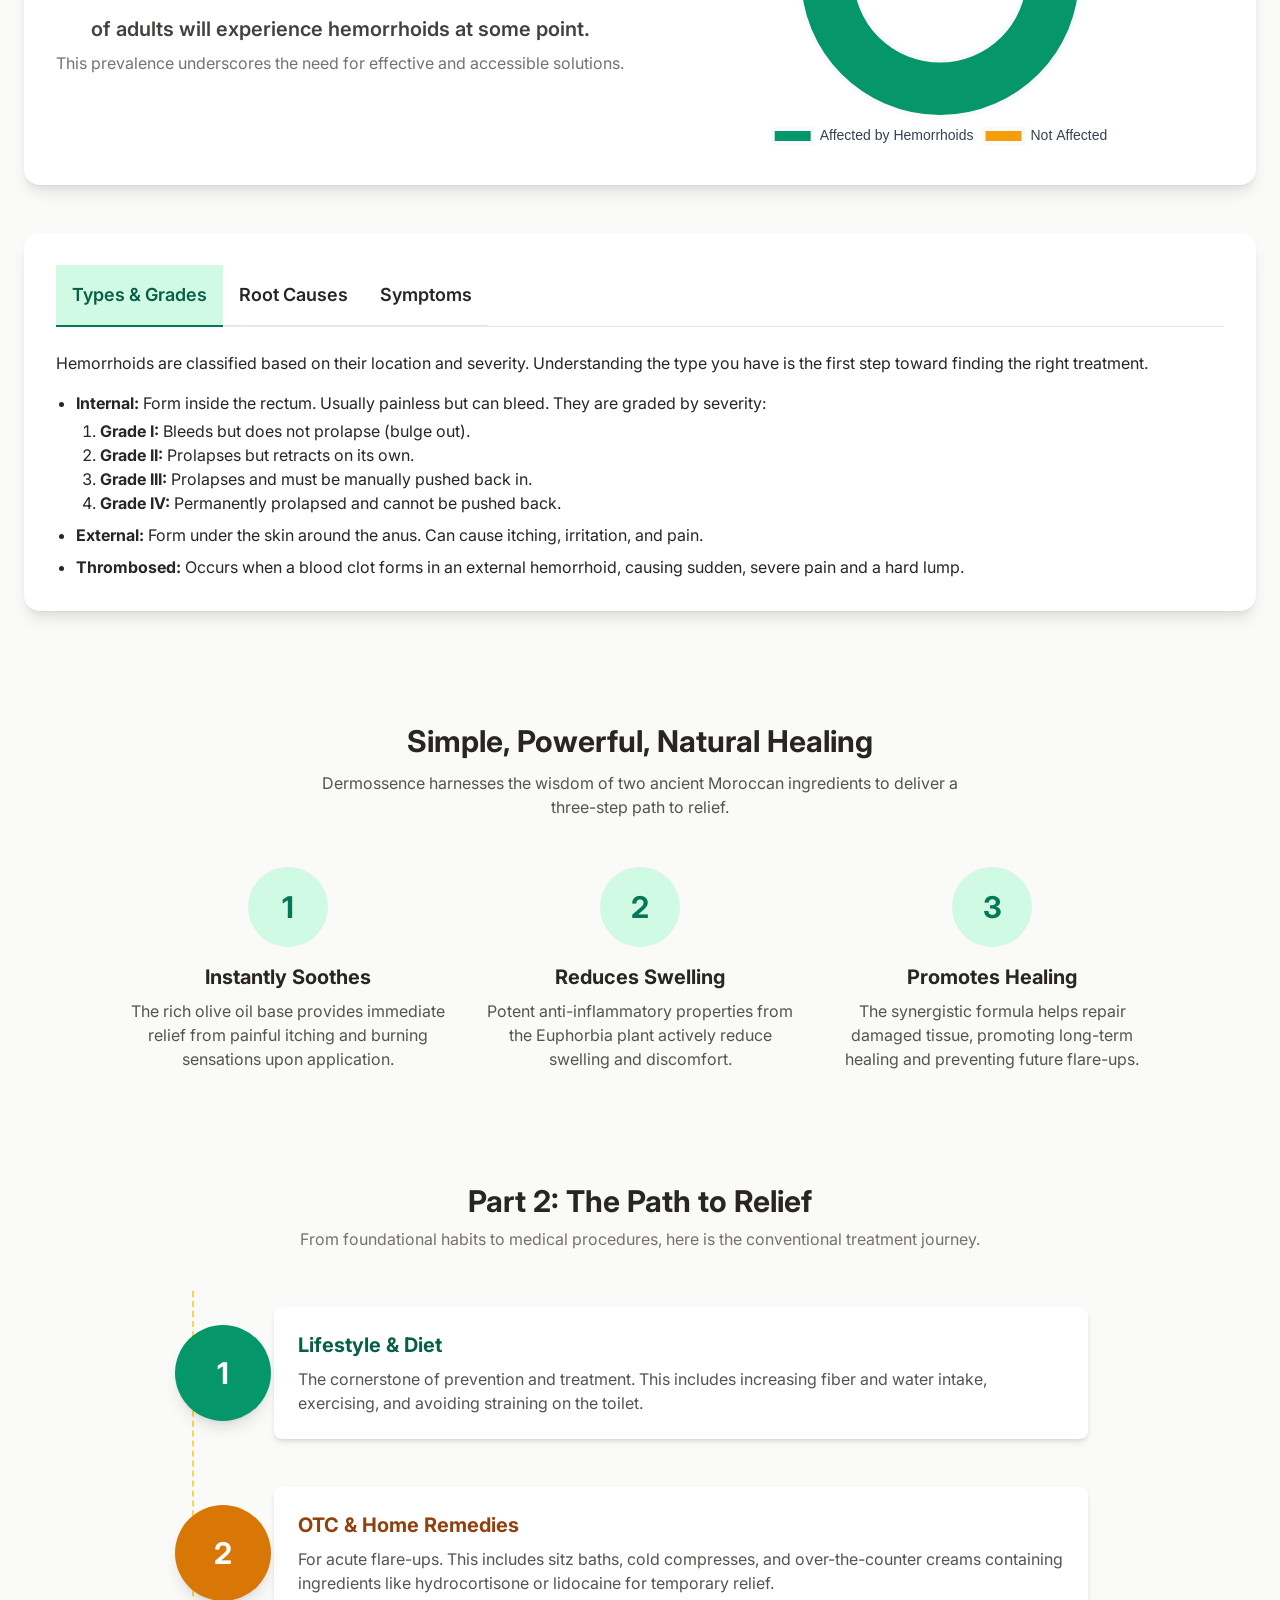
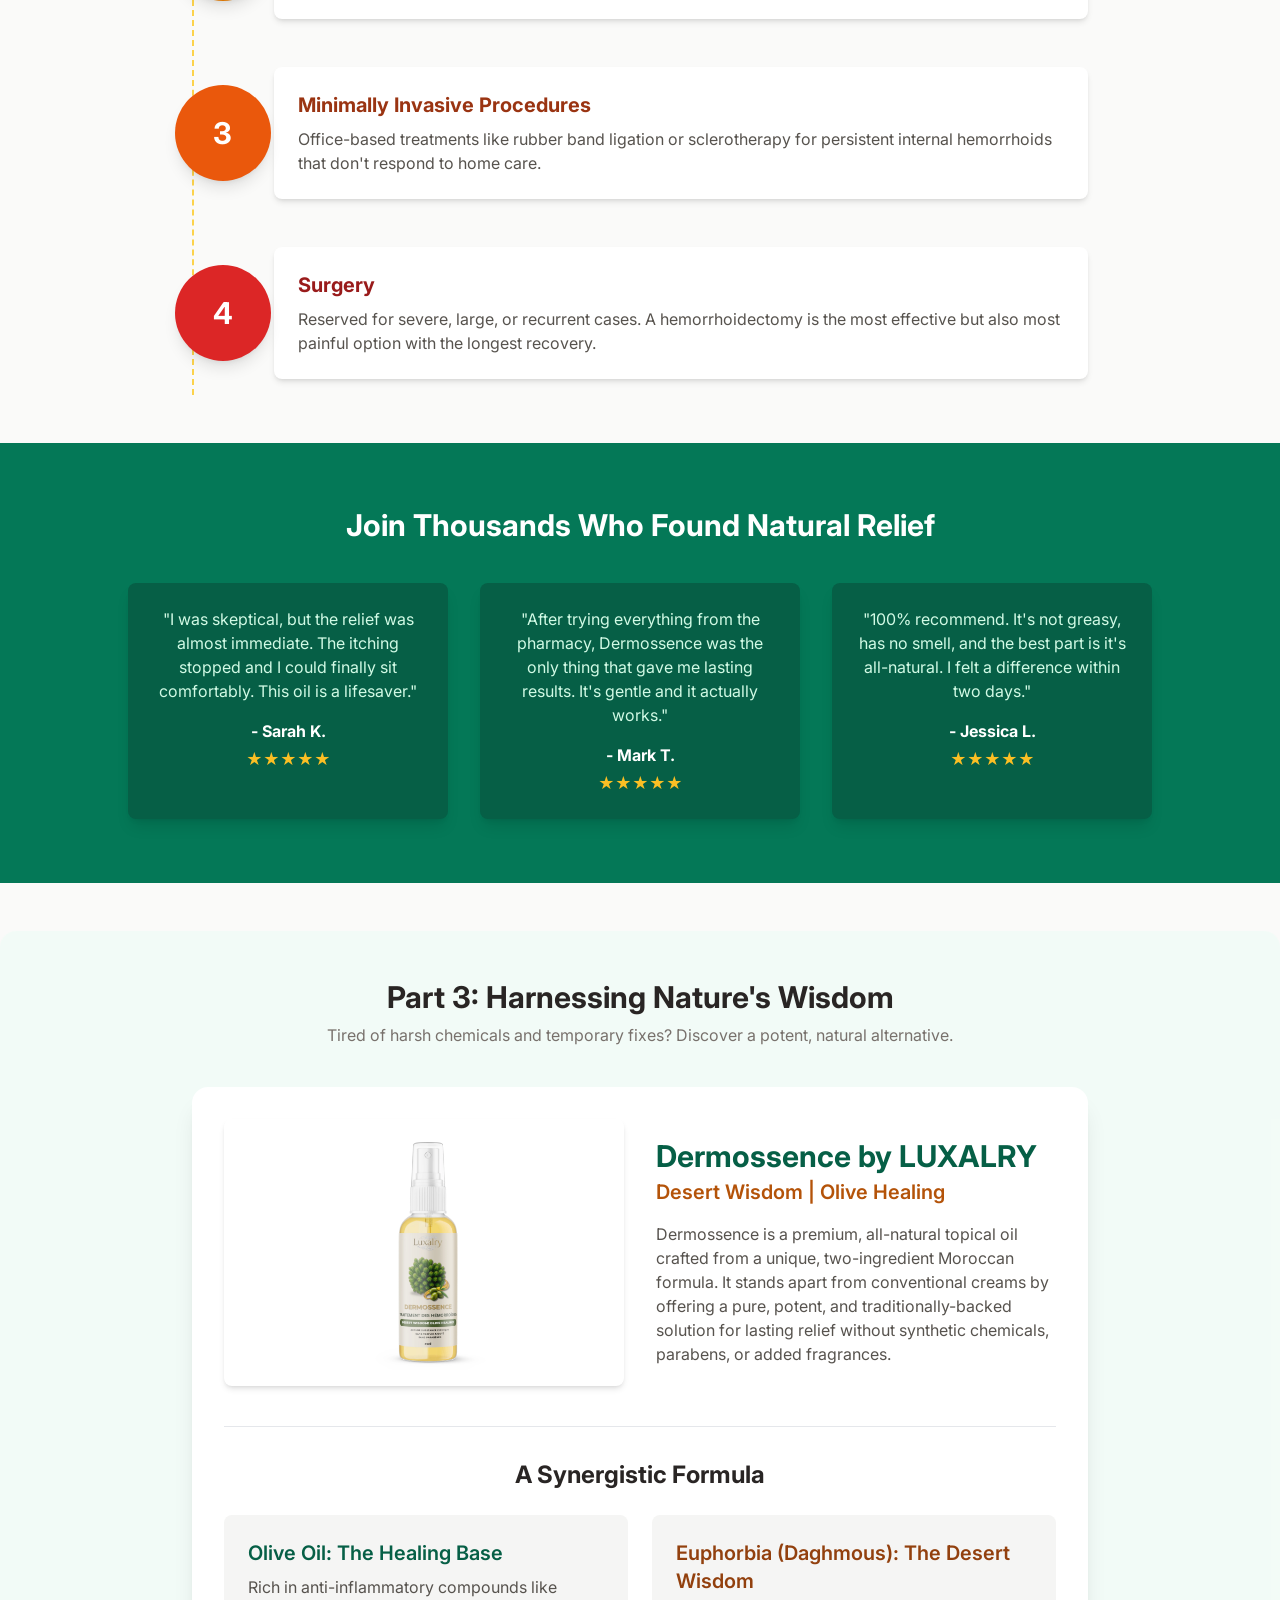
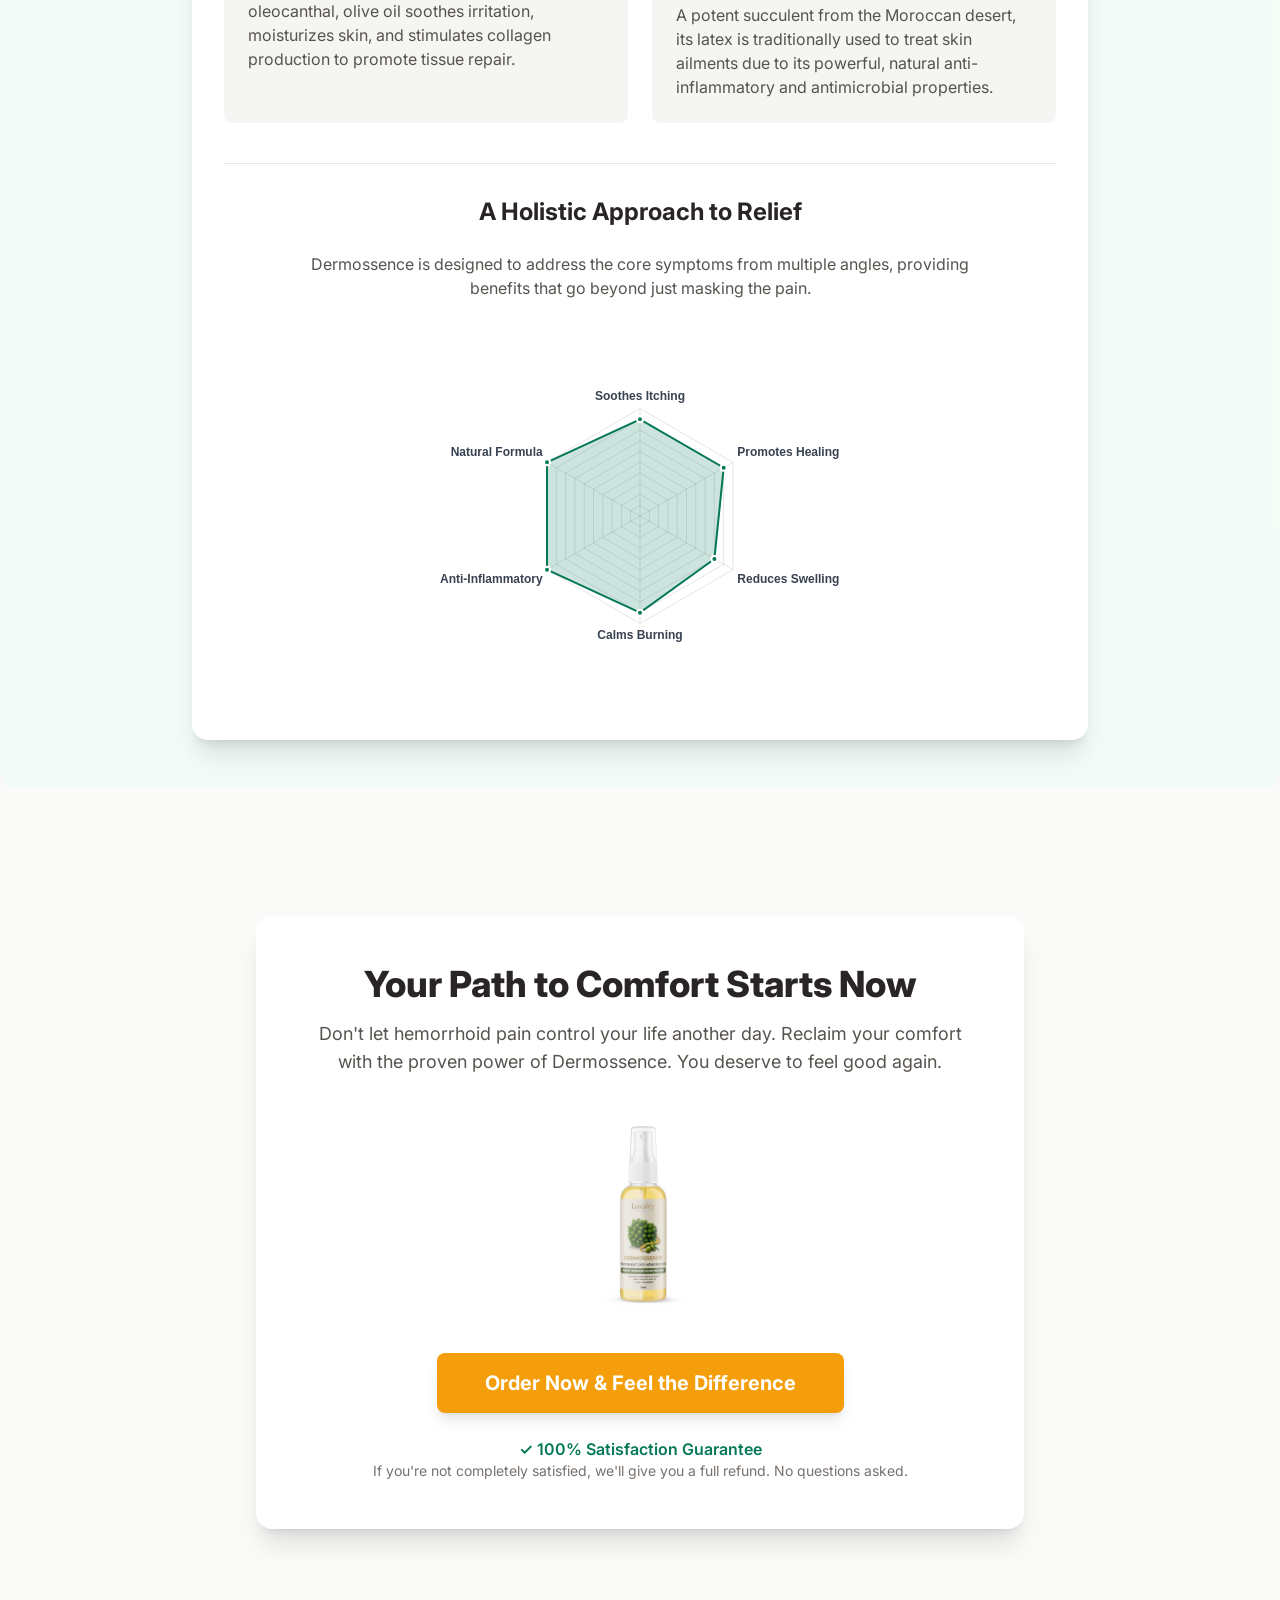
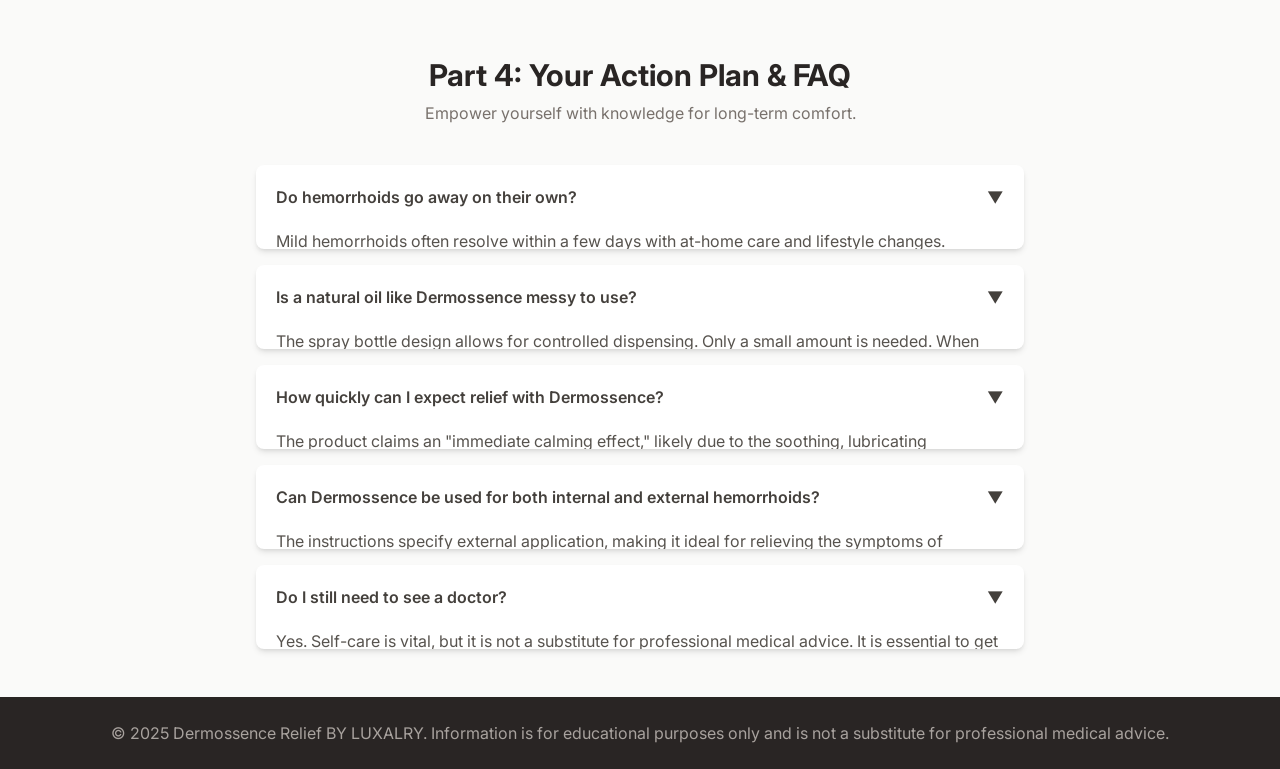
==== commit dc974d3a: "Update index.html" ====
--- a/index.html
+++ b/index.html
@@ -33,15 +33,13 @@
   "@context": "https://schema.org",
   "@graph": [
     {
-      "@type": "Organization - MedicalWebPage",
-      "@id": "https://luxalry.com/#organization",
+      "@type": "MedicalWebPage",
       "name": "Dermossence by LUXALRY - Natural Moroccan Soothing Oil for Hemorrhoids - An Interactive Guide to Understanding & Managing Hemorrhoids",
-      "logo": "https://dermossence-relief.luxalry.com/images/Dermossence-relief-logo.webp",
       "image": "https://dermossence-relief.luxalry.com/images/Find-lasting-hemorrhoid-relief-with-our-complete-guide-Understand-symptoms-causes-and-discover-Dermossence-%20potent-all-natural-Moroccan-oil-for-fast-soothing-care-Dermossence-by-luxalry-how-to-get.webp",
       "description": "Find lasting hemorrhoid relief with our complete guide. Understand symptoms, causes, and discover Dermossence, a potent, all-natural Moroccan oil for fast, soothing care. Dermossence is a premium, all-natural topical oil crafted from a unique, two-ingredient Moroccan formula of Olive Oil and Euphorbia (Daghmous). It offers a pure, potent, and traditionally-backed solution for lasting hemorrhoid relief without synthetic chemicals.",
       "keywords": "hemorrhoid relief, hemorrhoid treatment, natural hemorrhoid treatment, Dermossence, how to get rid of hemorrhoids, piles treatment, external hemorrhoids, internal hemorrhoids, hemorrhoid pain relief, anal itching, soothing oil for hemorrhoids, Moroccan oil, Euphorbia, Daghmous, LUXALRY, chemical-free hemorrhoid cream, hemorrhoid symptoms, stop hemorrhoid bleeding, fast hemorrhoid relief, best treatment for piles",
       "url": "https://dermossence-relief.luxalry.com",
-     "mainEntity": {
+      "mainEntity": {
         "@type": "MedicalCondition",
         "name": "Hemorrhoids",
         "alternateName": "Piles",
@@ -59,7 +57,7 @@
           { "@type": "MedicalSymptom", "name": "Pain and discomfort" },
           { "@type": "MedicalSymptom", "name": "Swelling or lump around the anus" }
         ],
-    "possibleTreatment": {
+        "possibleTreatment": {
           "@type": "Product",
           "name": "Dermossence by LUXALRY - Natural Moroccan Soothing Oil for Hemorrhoids",
           "image": "https://dermossence-relief.luxalry.com/images/Find-lasting-hemorrhoid-relief-with-our-complete-guide-Understand-symptoms-causes-and-discover-Dermossence-%20potent-all-natural-Moroccan-oil-for-fast-soothing-care-Dermossence-by-luxalry-how-to-get.webp",
@@ -100,239 +98,130 @@
               "reviewBody": "Great product and very fast delivery. Would definitely buy again."
             }
           ],
-    "aggregateRating": {
-            "@type": "AggregateRating",
-            "ratingValue": "4.8",
-            "reviewCount": "135"
-          },
-      "contactPoint": {
-        "@type": "ContactPoint",
-        "telephone": "+212768356015",
-        "contactType": "Customer Support",
-        "email": "support@luxalry.com",
-        "areaServed": "MA",
-        "availableLanguage": "ar - fr- en"
-      },
-      "address": {
-        "@type": "PostalAddress",
-        "addressCountry": "MA"
-      },
-      "sameAs": [
-        "https://www.facebook.com/luxalry",
-        "https://www.instagram.com/luxalry",
-        "https://www.tiktok.com/@luxalry"
-        "https://www.youtube.com.com/@luxalry"
-      ]
-    },
-    {
-      "@type": "WebPage",
-      "@id": "https://dermossence-relief.luxalry.com/p/hemorrhoid-relief/#webpage",
-      "url": "https://dermossence-relief.luxalry.com/p/hemorrhoid-relief",
-      "name": "زيت Dermossence Relief لعلاج البواسير",
-      "isPartOf": {
-        "@id": "https://dermossence-relief.luxalry.com/#website"
-      },
-      "datePublished": "2024-05-01T10:00:00+01:00",
-      "dateModified": "2025-07-31T17:02:00+01:00",
-      "author": {
-        "@id": "https://luxalry.com/#organization"
+          "offers": {
+            "@type": "Offer",
+            "url": "https://www.etsy.com/listing/4341809941/natural-moroccan-soothing-oil-for",
+            "priceCurrency": "USD",
+            "price": "39.99",
+            "priceValidUntil": "2025-12-31",
+            "availability": "https://schema.org/InStock",
+            "seller": {
+              "@type": "Organization",
+              "name": "LUXALRY"
+            },
+            "shippingDetails": {
+              "@type": "OfferShippingDetails",
+              "shippingDestination": {
+                "@type": "DefinedRegion",
+                "addressCountry": "MA"
+              },
+              "deliveryTime": {
+                "@type": "ShippingDeliveryTime",
+                "handlingTime": {
+                  "@type": "QuantitativeValue",
+                  "minValue": 1,
+                  "maxValue": 2,
+                  "unitCode": "d"
+                },
+                "transitTime": {
+                  "@type": "QuantitativeValue",
+                  "minValue": 2,
+                  "maxValue": 5,
+                  "unitCode": "d"
+                }
+              },
+              "shippingRate": {
+                "@type": "MonetaryAmount",
+                "value": "0.00",
+                "currency": "MAD"
+              }
+            },
+            "hasMerchantReturnPolicy": {
+              "@type": "MerchantReturnPolicy",
+              "applicableCountry": "MA",
+              "returnPolicyCategory": "https://schema.org/MerchantReturnNotPermitted",
+              "merchantReturnDays": 0
+            }
+          }
+        }
       },
       "publisher": {
-        "@id": "https://luxalry.com/#organization"
-      }
-    },
-    {
-      "@type": "Product",
-      "name": "Dermossence Relief",
-      "description": "زيت طبيعي 100% لعلاج البواسير الداخلية والخارجية، سريع المفعول ومضاد للالتهاب",
-      "image": "https://dermossence-relief.luxalry.com/images/Dermossence-Relief.webp",
-      "sku": "DR001",
-      "mpn": "LUX-DR001",
-      "gtin13": "9900005099935",
-      "category": "Health & Beauty > Health Care > OTC Medications & Treatments > Hemorrhoid Treatments",
-      "material": "زيت نباتي طبيعي",
-      "countryOfOrigin": "MA",
-      "award": "ONSSA, GMP, ISO",
-      "brand": {
-        "@type": "Brand",
-        "name": "LUXALRY"
-      },
-      "aggregateRating": {
-        "@type": "AggregateRating",
-        "ratingValue": "4.9",
-        "reviewCount": "273"
-      },
-      "review": {
-        "@type": "Review",
-        "author": {
-          "@type": "Person",
-          "name": "فاطمة الزهراء"
-        },
-        "datePublished": "2025-07-25",
-        "reviewBody": "منتج رائع وفعال جدا، شعرت بالراحة من اليوم الأول. أنصح به بشدة!",
-        "reviewRating": {
-          "@type": "Rating",
-          "ratingValue": "5"
-        }
-      },
-      "offers": {
-        "@type": "Offer",
-        "price": "39.99",
-        "priceCurrency": "USD",
-        "priceValidUntil": "2025-12-31",
-        "url": "https://dermossence-relief.luxalry.com/p/hemorrhoid-relief",
-        "availability": "https://schema.org/InStock",
-        "itemCondition": "https://schema.org/NewCondition",
-        "seller": {
-          "@type": "Organization",
-          "name": "LUXALRY"
-        },
-        "acceptedPaymentMethod": [
-          "Cash",
-          "Stripe",
-          "PayPal"
-        ],
-        "deliveryMethod": [
-          "https://schema.org/LocalDelivery",
-          "https://schema.org/OnSitePickup",
-          "https://schema.org/PostalService"
-        ],
-        "hasMerchantReturnPolicy": {
-          "@type": "MerchantReturnPolicy",
-          "applicableCountry": "MA",
-          "returnPolicyCategory": "https://schema.org/NoReturns",
-          "merchantReturnDays": 0
+        "@type": "Organization",
+        "name": "LUXALRY",
+        "logo": {
+          "@type": "ImageObject",
+          "url": "https://dermossence-relief.luxalry.com/images/Dermossence-relief-logo.webp"
         }
       }
     },
     {
-      "@type": "BreadcrumbList",
-      "itemListElement": [
-        {
-          "@type": "ListItem",
-          "position": 1,
-          "name": "Home",
-          "item": "https://dermossence-relief.luxalry.com"
-        },
-        {
-          "@type": "ListItem",
-          "position": 2,
-          "name": "المنتجات",
-          "item": "https://dermossence-relief.luxalry.com/products"
-        },
-        {
-          "@type": "ListItem",
-          "position": 3,
-          "name": "Dermossence Relief"
+      "@type": "FAQPage",
+      "mainEntity": [
+        {
+          "@type": "Question",
+          "name": "Do hemorrhoids go away on their own?",
+          "acceptedAnswer": {
+            "@type": "Answer",
+            "text": "Mild hemorrhoids often resolve within a few days with at-home care and lifestyle changes. Proactive management can speed up healing and prevent recurrence. More severe cases typically require treatment."
+          }
+        },
+        {
+          "@type": "Question",
+          "name": "Is a natural oil like Dermossence messy to use?",
+          "acceptedAnswer": {
+            "@type": "Answer",
+            "text": "The spray bottle design allows for controlled dispensing. Only a small amount is needed. When gently massaged into the skin, the oil absorbs well, leaving the skin feeling smooth, not greasy. Applying after a shower can enhance absorption."
+          }
+        },
+        {
+          "@type": "Question",
+          "name": "How quickly can I expect relief with Dermossence?",
+          "acceptedAnswer": {
+            "@type": "Answer",
+            "text": "The product claims an 'immediate calming effect,' likely due to the soothing, lubricating properties of the oil base. Deeper anti-inflammatory and healing benefits build with consistent use as directed (twice daily)."
+          }
+        },
+        {
+          "@type": "Question",
+          "name": "Can Dermossence be used for both internal and external hemorrhoids?",
+          "acceptedAnswer": {
+            "@type": "Answer",
+            "text": "The instructions specify external application, making it ideal for relieving the symptoms of external hemorrhoids and the external discomfort of prolapsed hemorrhoids. Always follow the product label."
+          }
+        },
+        {
+          "@type": "Question",
+          "name": "Do I still need to see a doctor?",
+          "acceptedAnswer": {
+            "@type": "Answer",
+            "text": "Yes. Self-care is vital, but it is not a substitute for professional medical advice. It is essential to get a formal diagnosis to rule out other serious conditions and discuss the full range of treatment options."
+          }
+        },
+        {
+          "@type": "Question",
+          "name": "How do I use it?",
+          "acceptedAnswer": {
+            "@type": "Answer",
+            "text": "Simply clean and dry the affected area. Apply a small amount of oil with a clean finger or cotton swab and gently massage. Use twice daily, in the morning and at night, for best results."
+          }
+        },
+        {
+          "@type": "Question",
+          "name": "Is the packaging discreet?",
+          "acceptedAnswer": {
+            "@type": "Answer",
+            "text": "Absolutely. We understand the need for privacy. All orders are shipped in plain, unbranded packaging."
+          }
+        },
+        {
+          "@type": "Question",
+          "name": "How long does one bottle last?",
+          "acceptedAnswer": {
+            "@type": "Answer",
+            "text": "A 50ml bottle typically lasts for several weeks of regular, twice-daily use, as only a small amount is needed per application."
+          }
         }
       ]
-    },
-    {
-      "@type": "FAQPage",
-      "mainEntity": [
-        {
-          "@type": "Question",
-          "name": "ما هي طريقة استعمال زيت Dermossence Relief؟",
-          "acceptedAnswer": {
-            "@type": "Answer",
-            "text": "يتم تنظيف المنطقة المصابة وتجفيفها جيدا، ثم وضع كمية قليلة من الزيت وتدليكها بلطف. تستعمل مرتين في اليوم، صباحا ومساء، للحصول على أفضل النتائج."
-          }
-        },
-        {
-          "@type": "Question",
-          "name": "هل هذا الزيت مناسب للنساء الحوامل؟",
-          "acceptedAnswer": {
-            "@type": "Answer",
-            "text": "بشكل عام، يعتبر الزيت آمنا نظرا لمكوناته الطبيعية. لكننا نوصي دائما باستشارة الطبيب قبل استعمال أي منتج خلال فترة الحمل أو الرضاعة لضمان سلامتكم."
-          }
-        },
-        {
-          "@type": "Question",
-          "name": "كم يستغرق من الوقت حتى تظهر النتائج؟",
-          "acceptedAnswer": {
-            "@type": "Answer",
-            "text": "يشعر العديد من المستخدمين بتأثير مهدئ فوري عند الاستعمال الأول. النتائج العلاجية الكاملة وتقليل الالتهاب تظهر مع الاستعمال المنتظم خلال الأيام القليلة الأولى."
-          }
-        }
-      ]
-    },
-    {
-      "@type": "WebSite",
-      "@id": "https://dermossence-relief.luxalry.com/#website",
-      "url": "https://dermossence-relief.luxalry.com",
-      "name": "Dermossence Relief",
-      "publisher": {
-        "@id": "https://luxalry.com/#organization"
-      },
-      "potentialAction": {
-        "@type": "SearchAction",
-        "target": "https://dermossence-relief.luxalry.com/search?q={search_term_string}",
-        "query-input": "required name=search_term_string"
-    {
-          "@type": "Question",
-          "name": "Do hemorrhoids go away on their own?",
-          "acceptedAnswer": {
-            "@type": "Answer",
-            "text": "Mild hemorrhoids often resolve within a few days with at-home care and lifestyle changes. Proactive management can speed up healing and prevent recurrence. More severe cases typically require treatment."
-          }
-        },
-        {
-          "@type": "Question",
-          "name": "Is a natural oil like Dermossence messy to use?",
-          "acceptedAnswer": {
-            "@type": "Answer",
-            "text": "The spray bottle design allows for controlled dispensing. Only a small amount is needed. When gently massaged into the skin, the oil absorbs well, leaving the skin feeling smooth, not greasy. Applying after a shower can enhance absorption."
-          }
-        },
-        {
-          "@type": "Question",
-          "name": "How quickly can I expect relief with Dermossence?",
-          "acceptedAnswer": {
-            "@type": "Answer",
-            "text": "The product claims an 'immediate calming effect,' likely due to the soothing, lubricating properties of the oil base. Deeper anti-inflammatory and healing benefits build with consistent use as directed (twice daily)."
-          }
-        },
-        {
-          "@type": "Question",
-          "name": "Can Dermossence be used for both internal and external hemorrhoids?",
-          "acceptedAnswer": {
-            "@type": "Answer",
-            "text": "The instructions specify external application, making it ideal for relieving the symptoms of external hemorrhoids and the external discomfort of prolapsed hemorrhoids. Always follow the product label."
-          }
-        },
-        {
-          "@type": "Question",
-          "name": "Do I still need to see a doctor?",
-          "acceptedAnswer": {
-            "@type": "Answer",
-            "text": "Yes. Self-care is vital, but it is not a substitute for professional medical advice. It is essential to get a formal diagnosis to rule out other serious conditions and discuss the full range of treatment options."
-          }
-        },
-        {
-          "@type": "Question",
-          "name": "How do I use it?",
-          "acceptedAnswer": {
-            "@type": "Answer",
-            "text": "Simply clean and dry the affected area. Apply a small amount of oil with a clean finger or cotton swab and gently massage. Use twice daily, in the morning and at night, for best results."
-          }
-        },
-        {
-          "@type": "Question",
-          "name": "Is the packaging discreet?",
-          "acceptedAnswer": {
-            "@type": "Answer",
-            "text": "Absolutely. We understand the need for privacy. All orders are shipped in plain, unbranded packaging."
-          }
-        },
-        {
-          "@type": "Question",
-          "name": "How long does one bottle last?",
-          "acceptedAnswer": {
-            "@type": "Answer",
-            "text": "A 50ml bottle typically lasts for several weeks of regular, twice-daily use, as only a small amount is needed per application."
-          }
-        }
-      }
     }
   ]
 }
